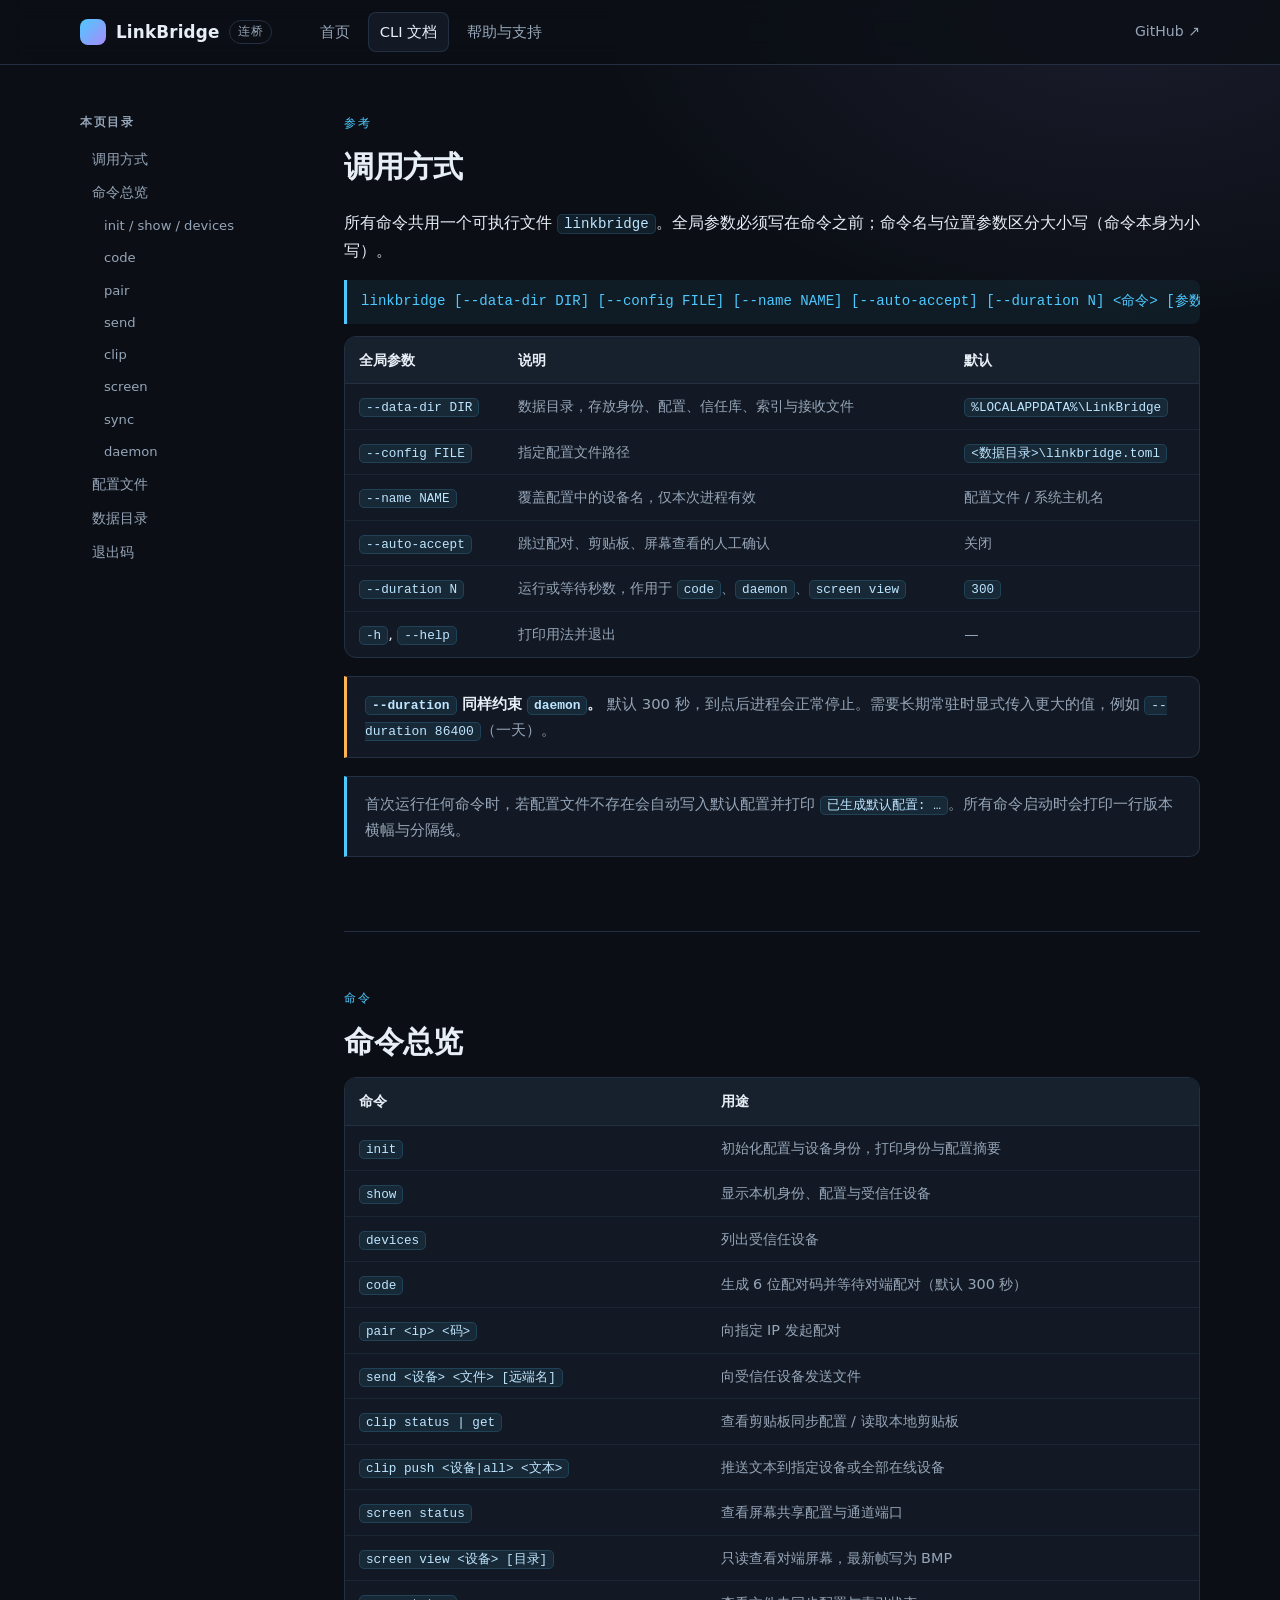
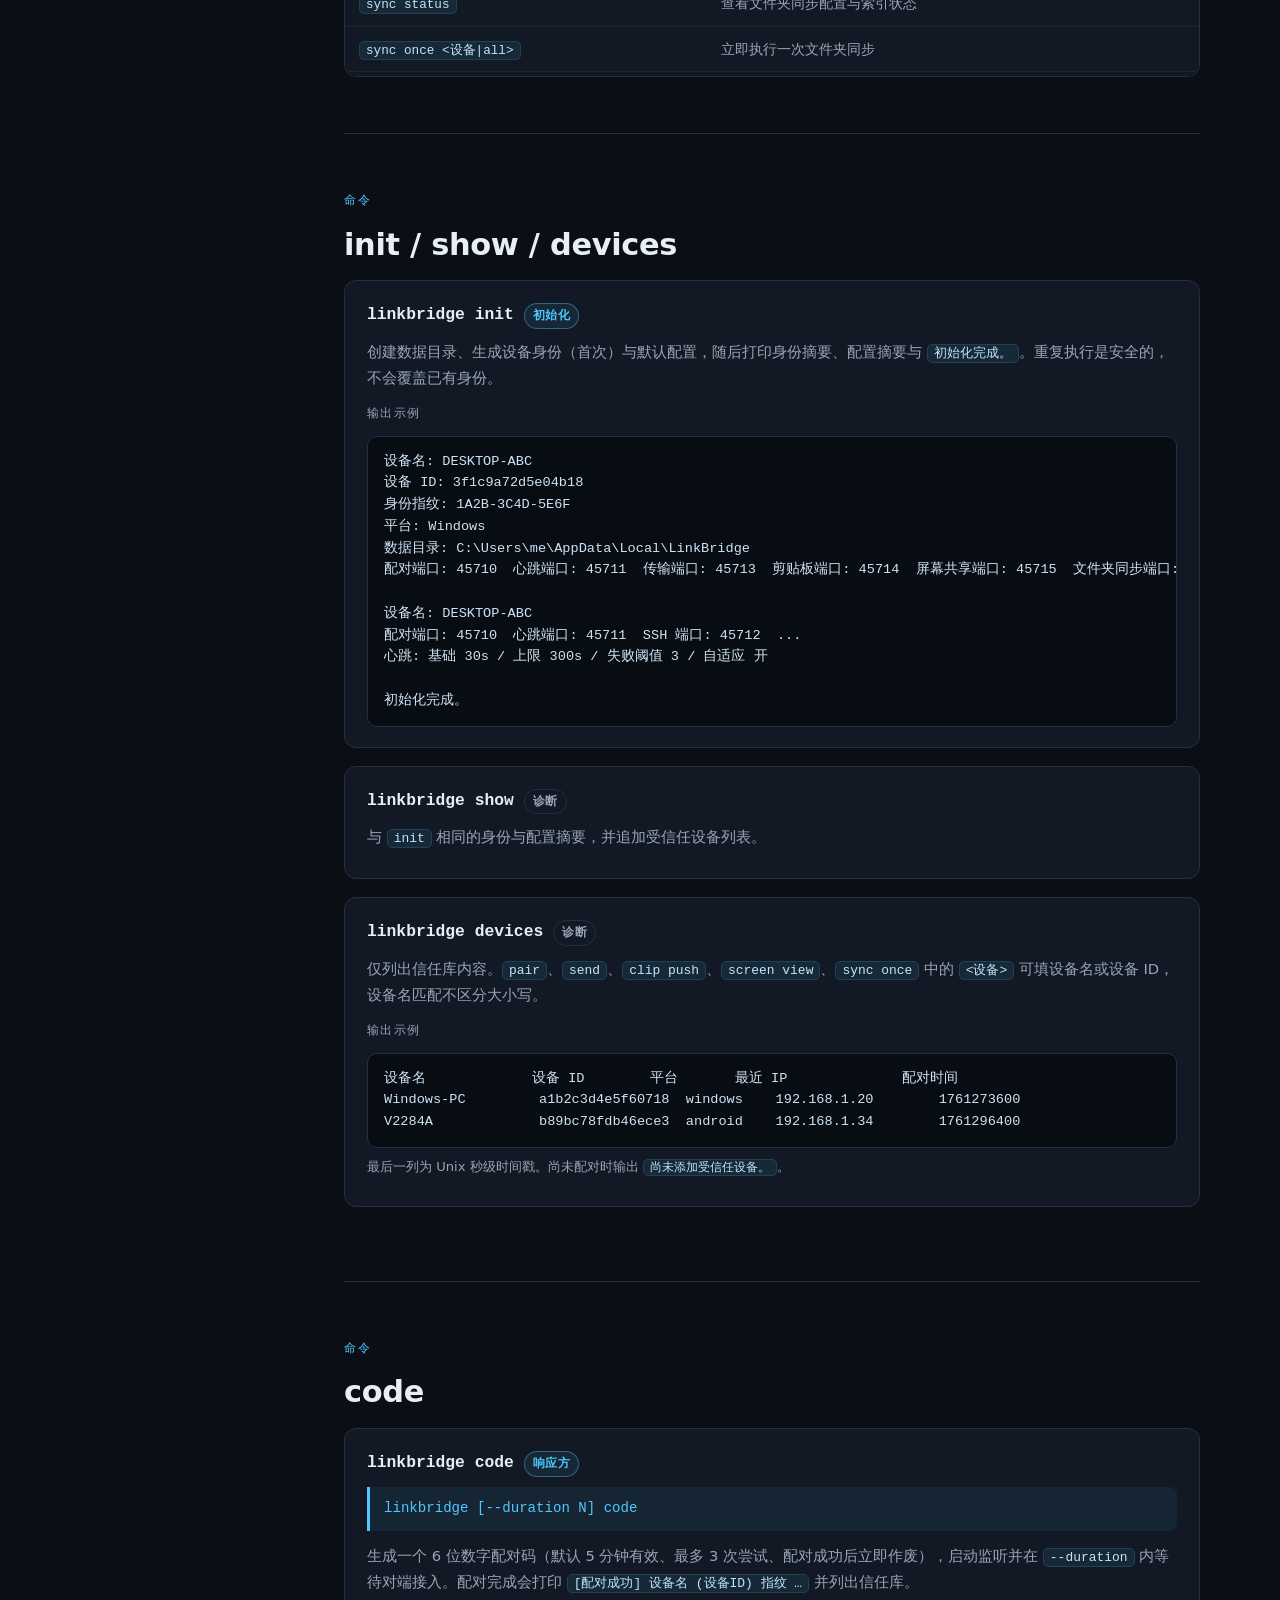
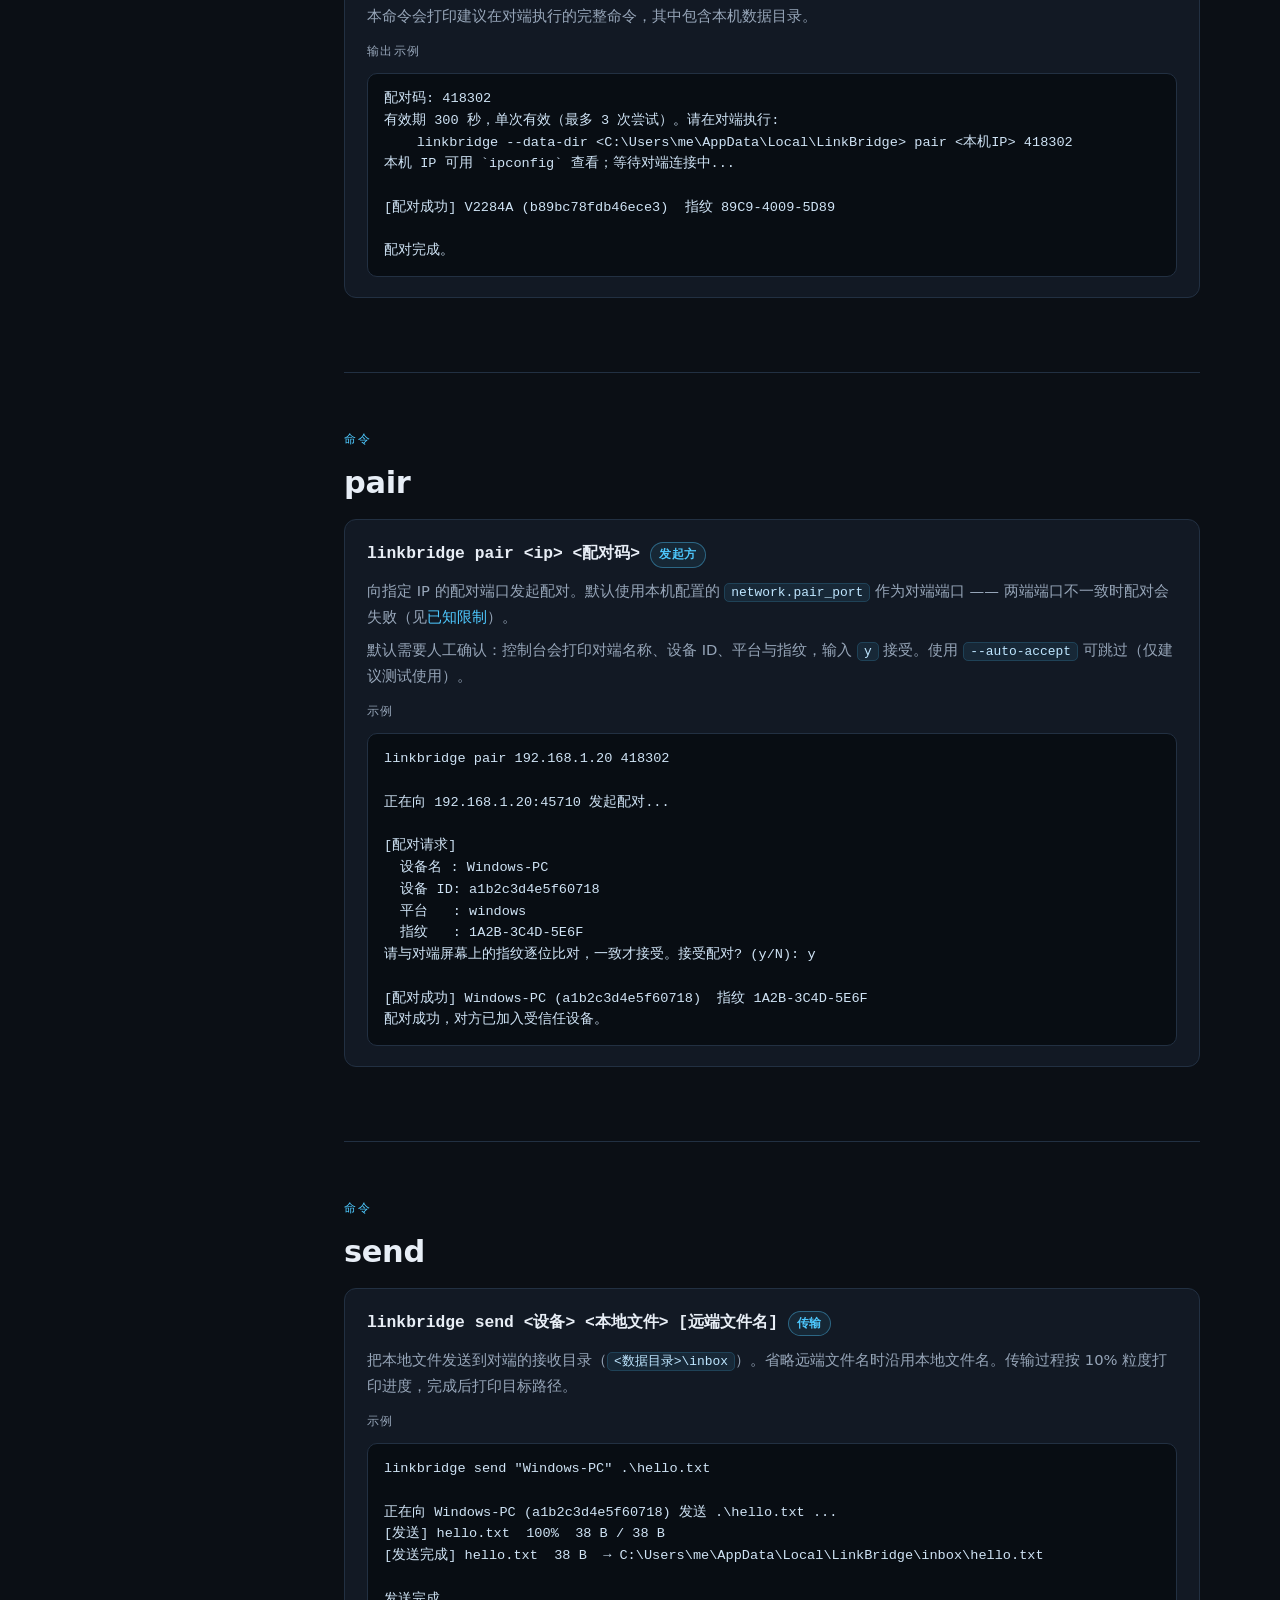
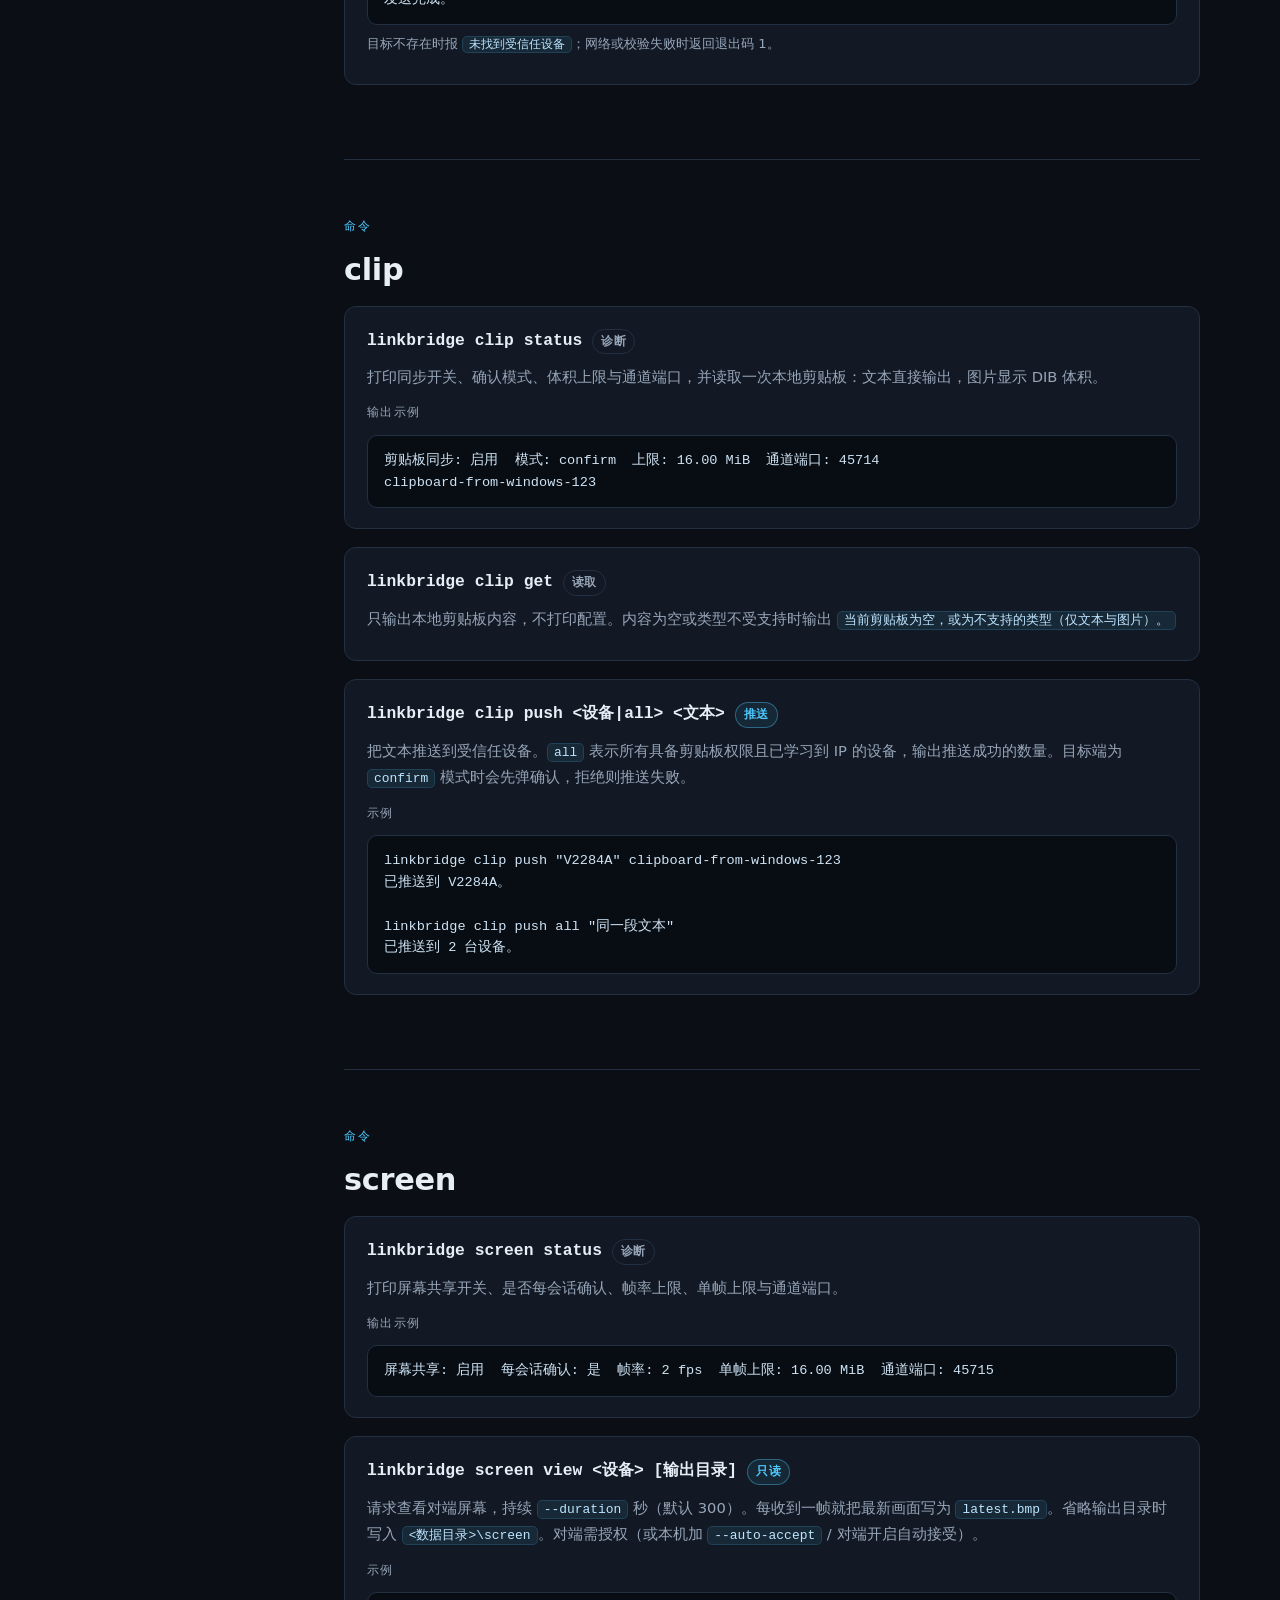
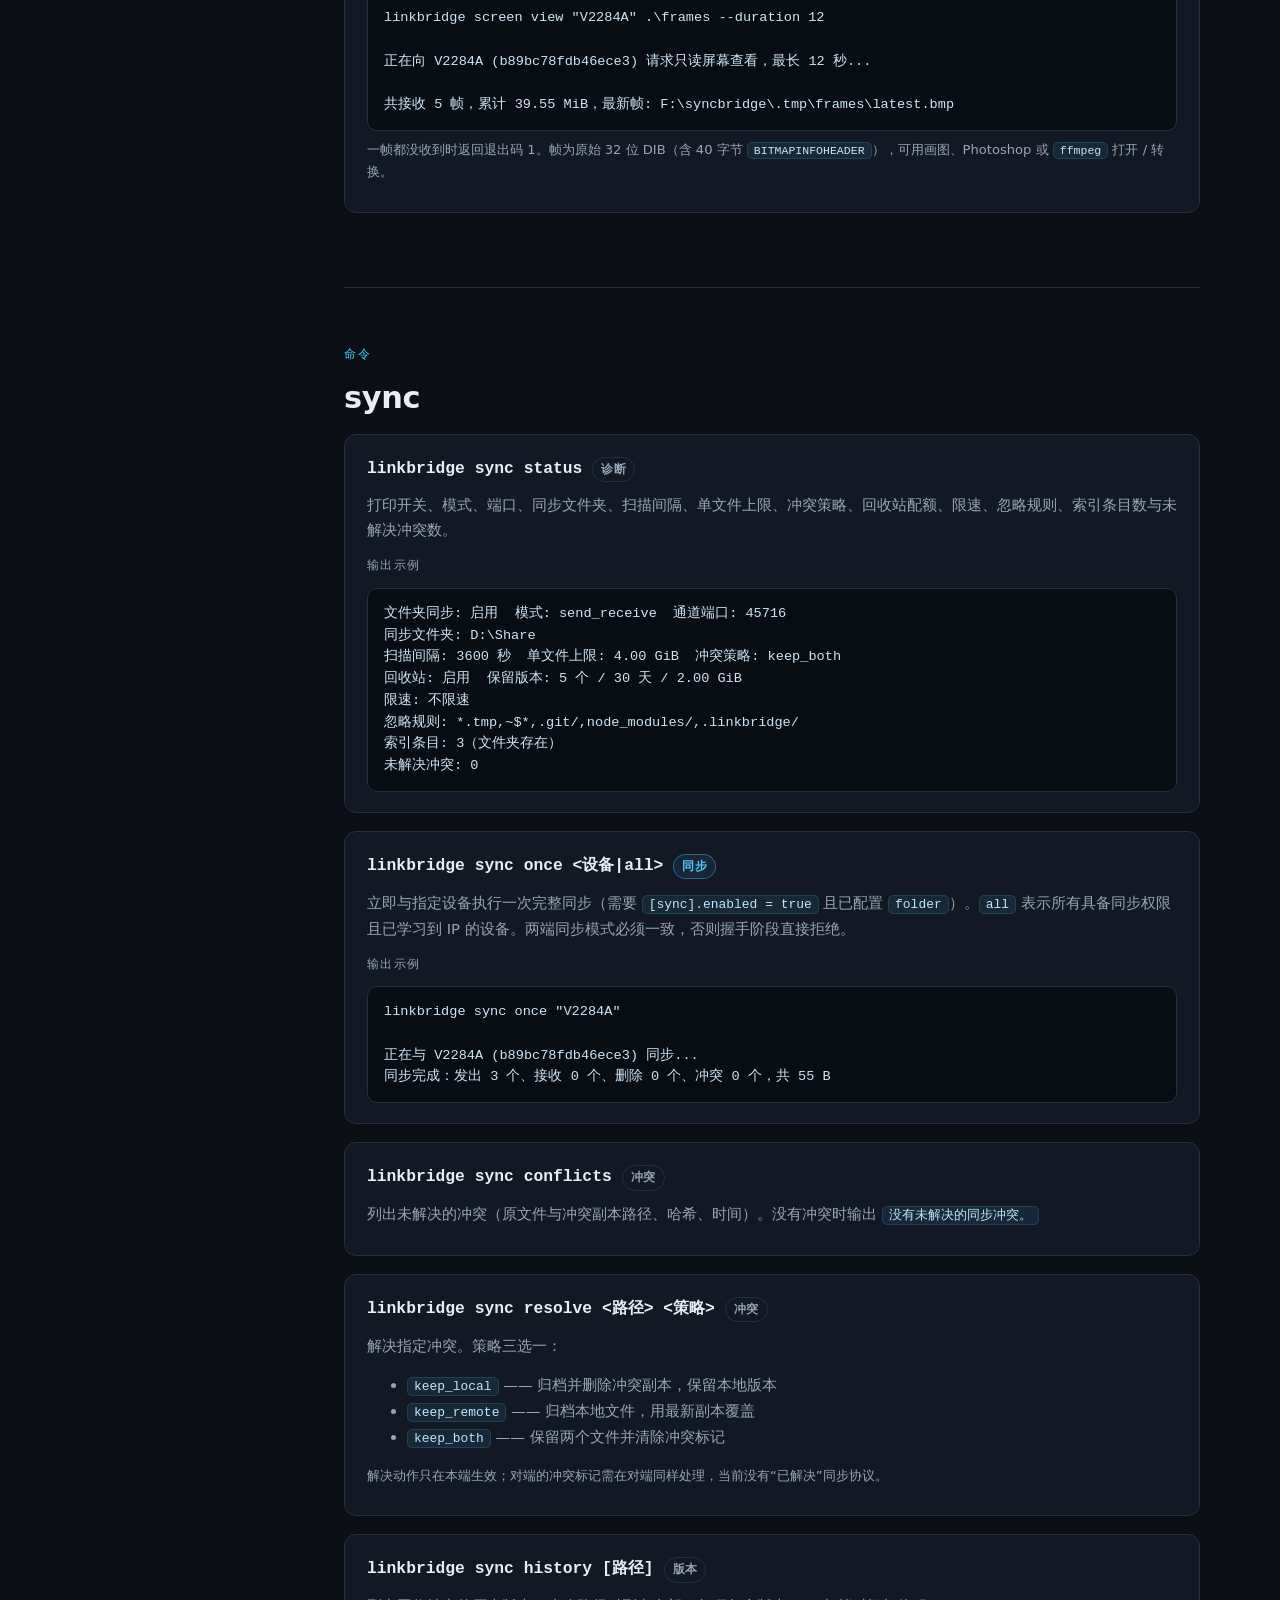
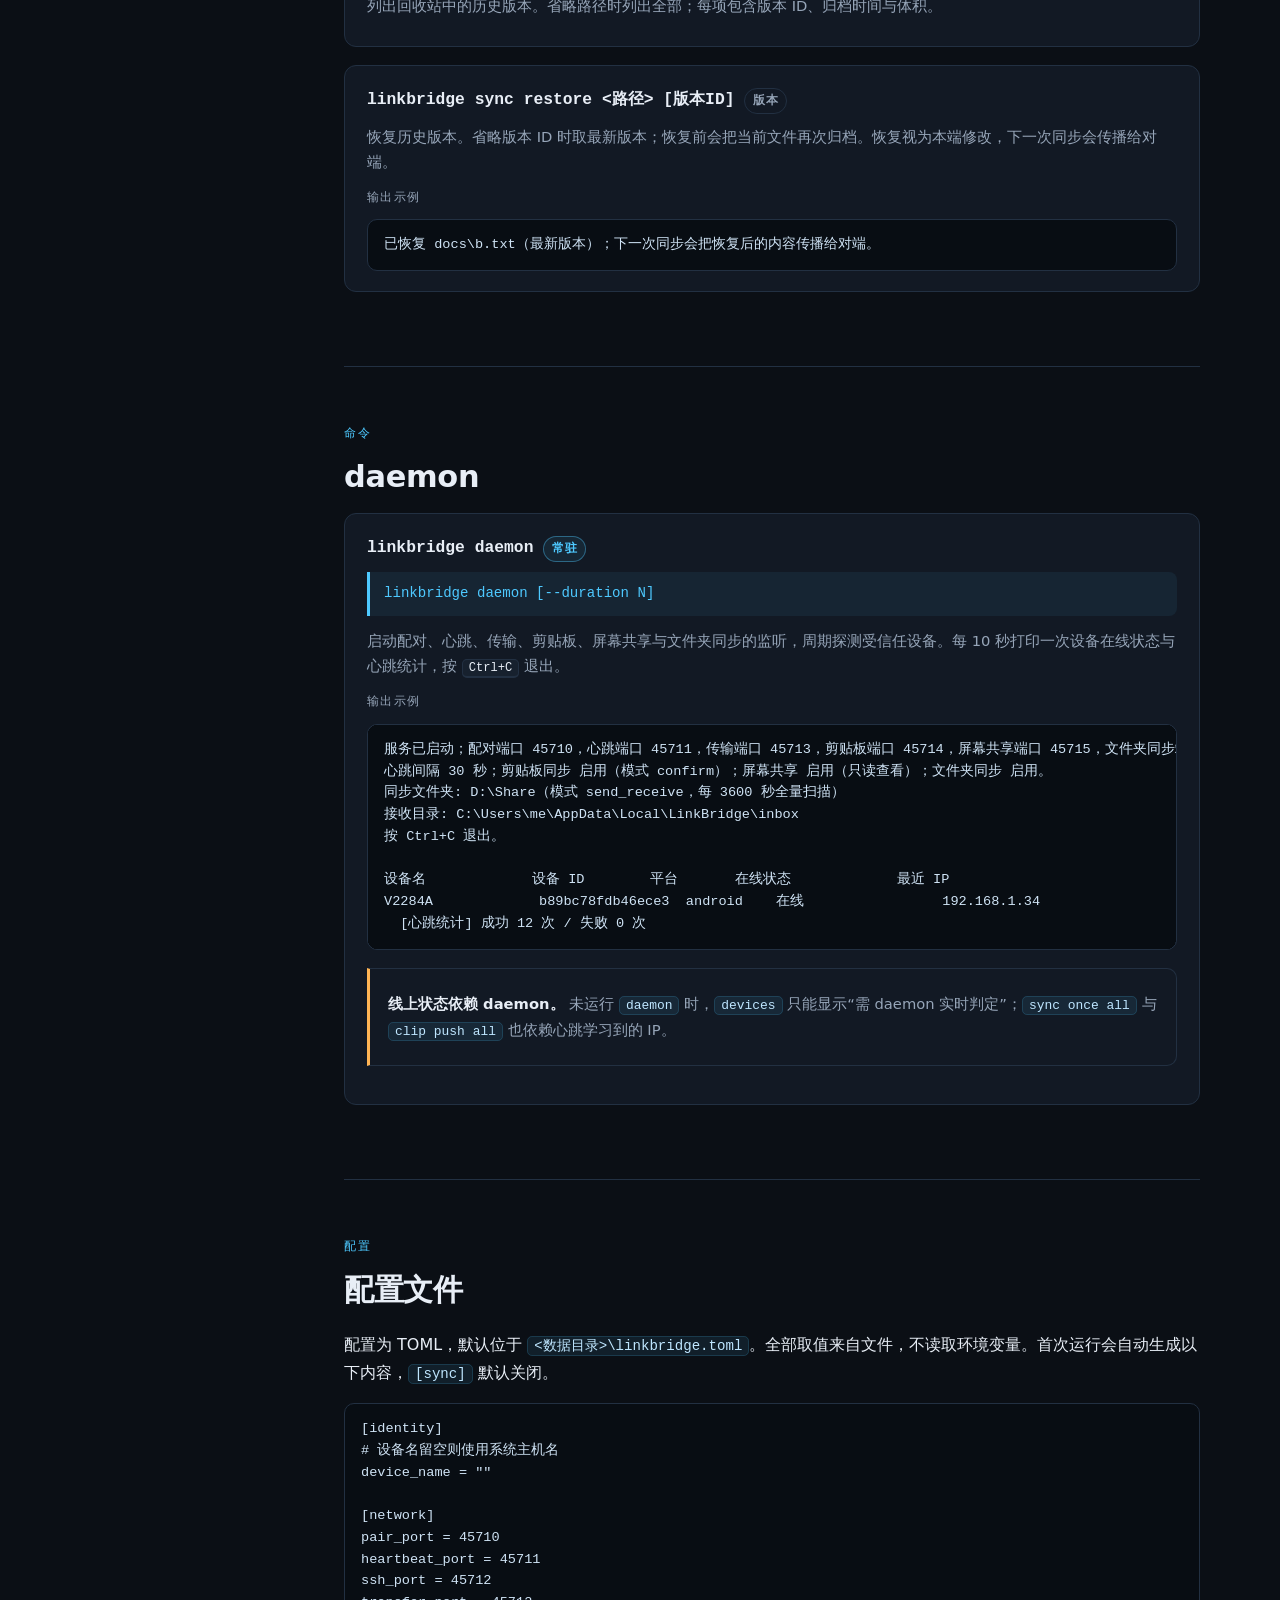
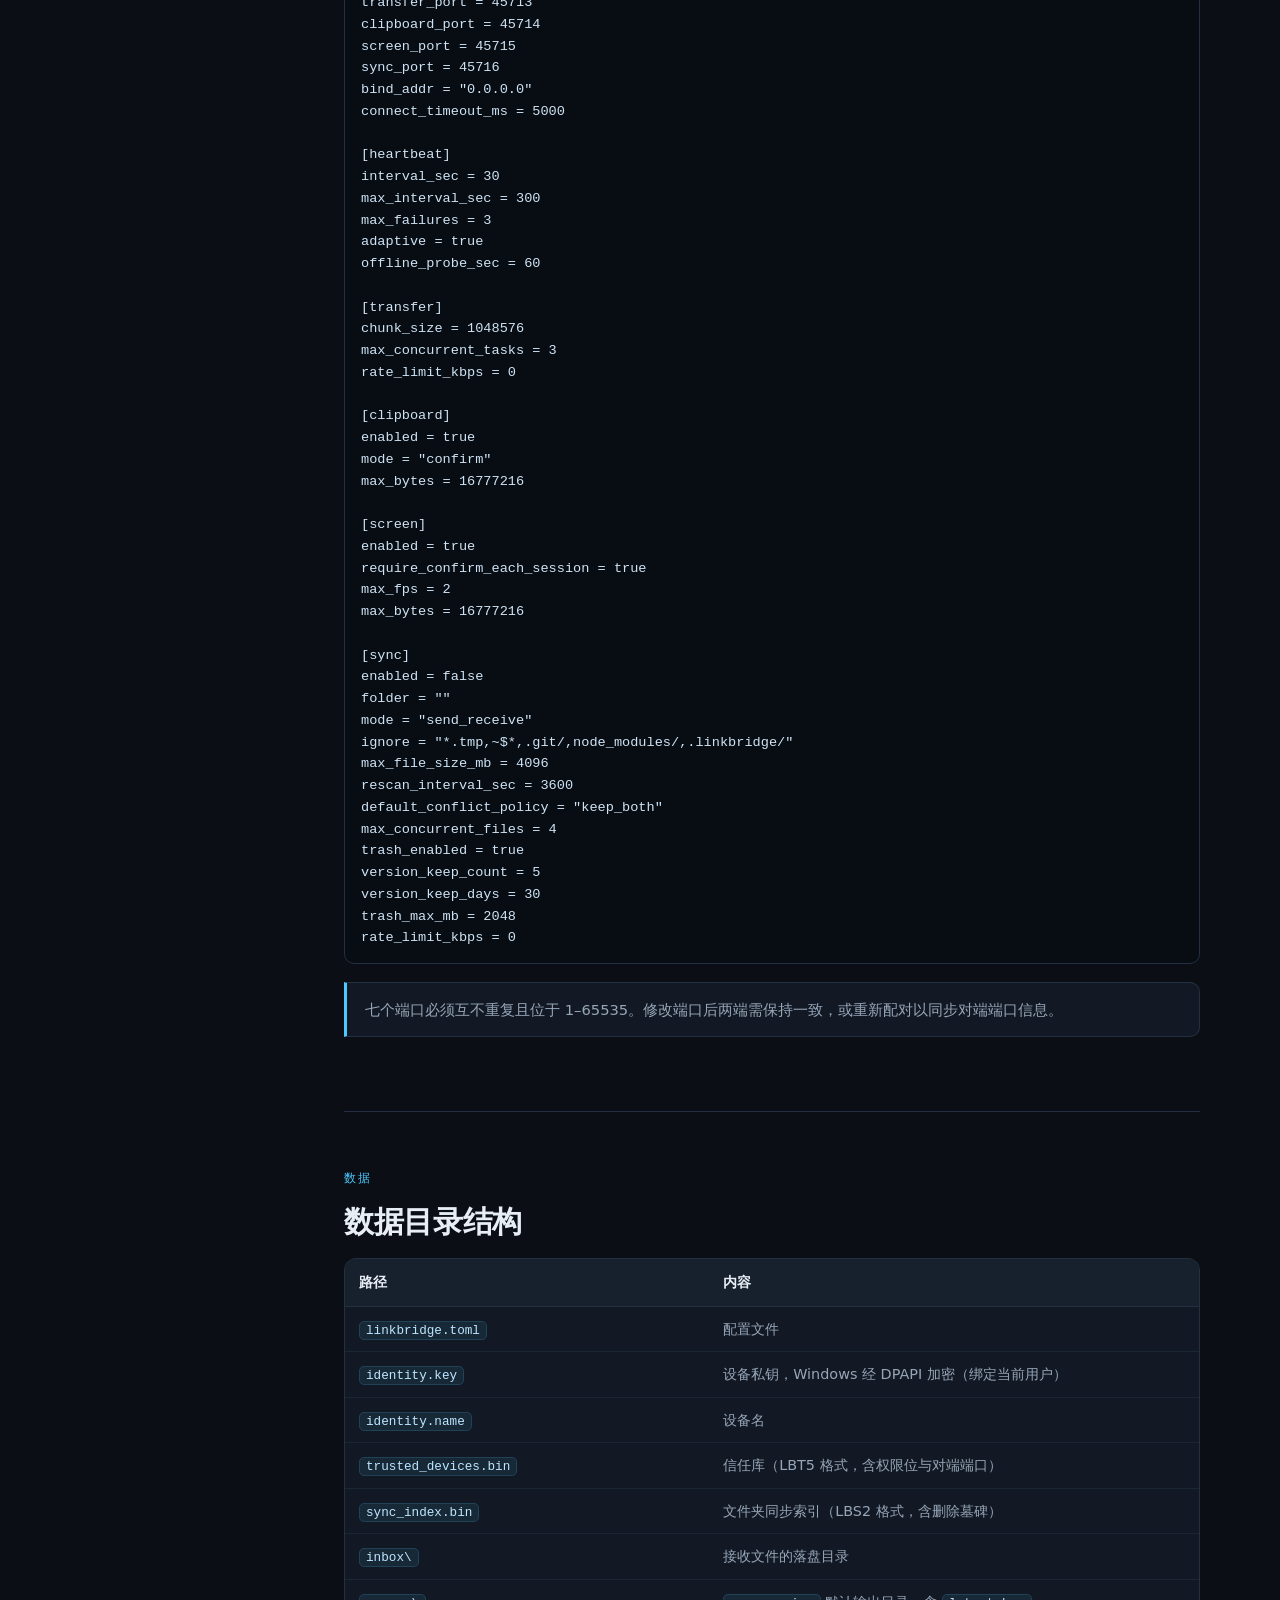
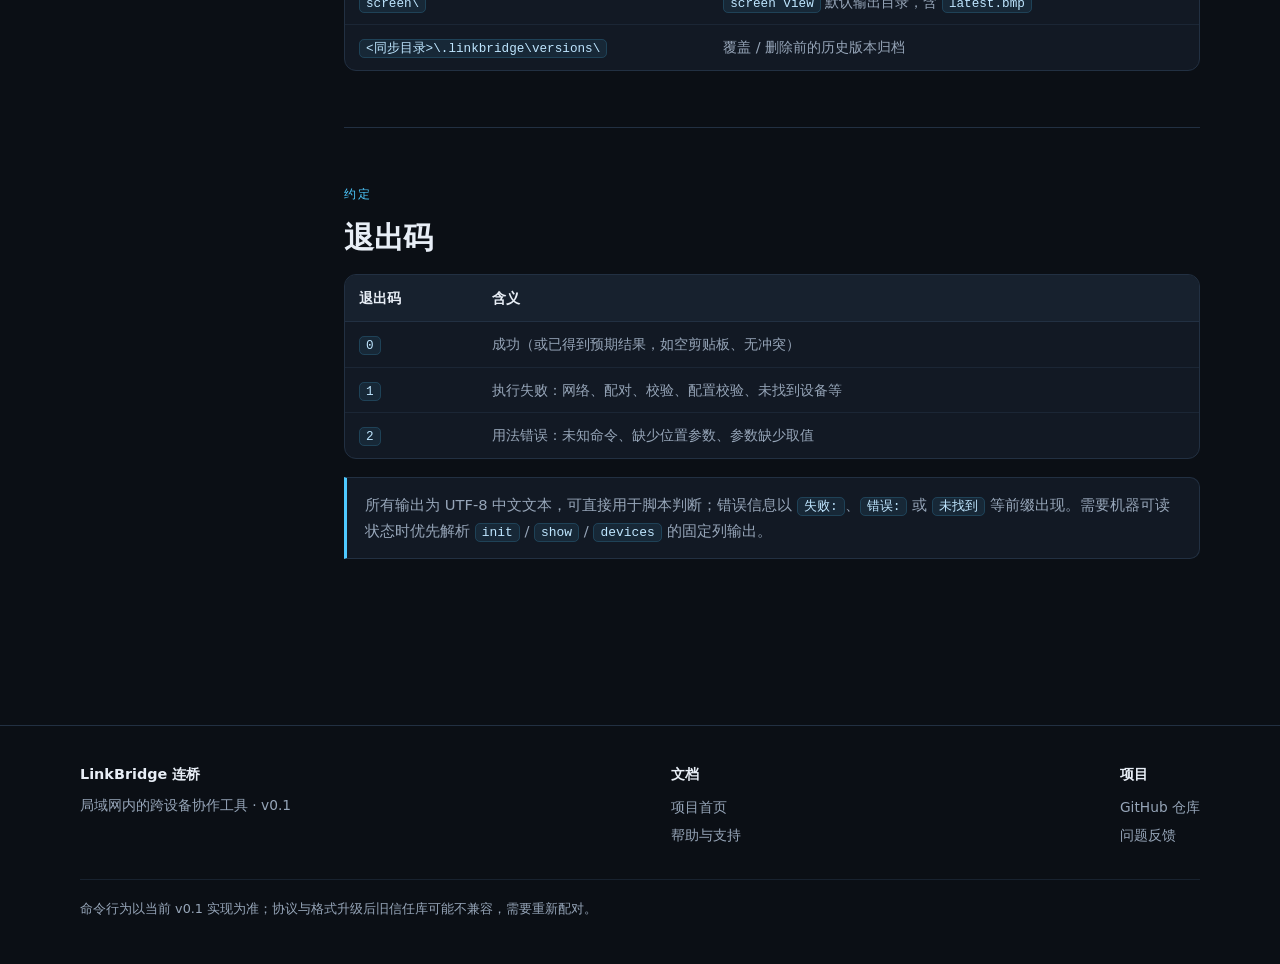
==== docs/clidoc.html @ b89f63cf "新增项目文档站点（首页/CLI/帮助）并配置 pages 自定义域名" ====
<!-- Generated by Trae Work -->
<!DOCTYPE html>
<html lang="zh-CN">
<head>
<meta charset="UTF-8">
<meta name="viewport" content="width=device-width, initial-scale=1">
<title>CLI 命令参考 — LinkBridge</title>
<meta name="description" content="LinkBridge 控制台命令参考：全局参数、init / code / pair / send / clip / screen / sync / daemon 各命令用法、配置文件默认值与数据目录结构。">
<link rel="stylesheet" href="style.css">
</head>
<body>

<header class="site-header">
  <div class="wrap">
    <a class="brand" href="index.html"><span class="brand-mark"></span>LinkBridge <small>连桥</small></a>
    <nav class="nav">
      <a href="index.html">首页</a>
      <a href="clidoc.html" class="active" aria-current="page">CLI 文档</a>
      <a href="support.html">帮助与支持</a>
    </nav>
    <div class="header-right">
      <a href="https://github.com/dxx114514-stack/linkbridge" target="_blank" rel="noopener">GitHub ↗</a>
    </div>
  </div>
</header>

<div class="wrap doc-layout">
  <aside class="doc-nav">
    <h4>本页目录</h4>
    <a href="#usage">调用方式</a>
    <a href="#commands">命令总览</a>
    <a class="sub" href="#init">init / show / devices</a>
    <a class="sub" href="#code">code</a>
    <a class="sub" href="#pair">pair</a>
    <a class="sub" href="#send">send</a>
    <a class="sub" href="#clip">clip</a>
    <a class="sub" href="#screen">screen</a>
    <a class="sub" href="#sync">sync</a>
    <a class="sub" href="#daemon">daemon</a>
    <a href="#config">配置文件</a>
    <a href="#data">数据目录</a>
    <a href="#exit">退出码</a>
  </aside>

  <main class="doc-body">

    <!-- ========== 调用方式 ========== -->
    <section class="section" id="usage">
      <div class="kicker">参考</div>
      <h2>调用方式</h2>
      <p>所有命令共用一个可执行文件 <code>linkbridge</code>。全局参数必须写在命令之前；命令名与位置参数区分大小写（命令本身为小写）。</p>

      <div class="syntax">linkbridge [--data-dir DIR] [--config FILE] [--name NAME] [--auto-accept] [--duration N] &lt;命令&gt; [参数...]</div>

      <div class="table-wrap">
        <table>
          <thead><tr><th>全局参数</th><th>说明</th><th>默认</th></tr></thead>
          <tbody>
            <tr><td><code>--data-dir DIR</code></td><td>数据目录，存放身份、配置、信任库、索引与接收文件</td><td><code>%LOCALAPPDATA%\LinkBridge</code></td></tr>
            <tr><td><code>--config FILE</code></td><td>指定配置文件路径</td><td><code>&lt;数据目录&gt;\linkbridge.toml</code></td></tr>
            <tr><td><code>--name NAME</code></td><td>覆盖配置中的设备名，仅本次进程有效</td><td>配置文件 / 系统主机名</td></tr>
            <tr><td><code>--auto-accept</code></td><td>跳过配对、剪贴板、屏幕查看的人工确认</td><td>关闭</td></tr>
            <tr><td><code>--duration N</code></td><td>运行或等待秒数，作用于 <code>code</code>、<code>daemon</code>、<code>screen view</code></td><td><code>300</code></td></tr>
            <tr><td><code>-h</code>, <code>--help</code></td><td>打印用法并退出</td><td>—</td></tr>
          </tbody>
        </table>
      </div>

      <div class="callout warn">
        <p><strong><code>--duration</code> 同样约束 <code>daemon</code>。</strong> 默认 300 秒，到点后进程会正常停止。需要长期常驻时显式传入更大的值，例如 <code>--duration 86400</code>（一天）。</p>
      </div>

      <div class="callout">
        <p>首次运行任何命令时，若配置文件不存在会自动写入默认配置并打印 <code>已生成默认配置: …</code>。所有命令启动时会打印一行版本横幅与分隔线。</p>
      </div>
    </section>

    <!-- ========== 命令总览 ========== -->
    <section class="section" id="commands">
      <div class="kicker">命令</div>
      <h2>命令总览</h2>

      <div class="table-wrap">
        <table>
          <thead><tr><th>命令</th><th>用途</th></tr></thead>
          <tbody>
            <tr><td><code>init</code></td><td>初始化配置与设备身份，打印身份与配置摘要</td></tr>
            <tr><td><code>show</code></td><td>显示本机身份、配置与受信任设备</td></tr>
            <tr><td><code>devices</code></td><td>列出受信任设备</td></tr>
            <tr><td><code>code</code></td><td>生成 6 位配对码并等待对端配对（默认 300 秒）</td></tr>
            <tr><td><code>pair &lt;ip&gt; &lt;码&gt;</code></td><td>向指定 IP 发起配对</td></tr>
            <tr><td><code>send &lt;设备&gt; &lt;文件&gt; [远端名]</code></td><td>向受信任设备发送文件</td></tr>
            <tr><td><code>clip status | get</code></td><td>查看剪贴板同步配置 / 读取本地剪贴板</td></tr>
            <tr><td><code>clip push &lt;设备|all&gt; &lt;文本&gt;</code></td><td>推送文本到指定设备或全部在线设备</td></tr>
            <tr><td><code>screen status</code></td><td>查看屏幕共享配置与通道端口</td></tr>
            <tr><td><code>screen view &lt;设备&gt; [目录]</code></td><td>只读查看对端屏幕，最新帧写为 BMP</td></tr>
            <tr><td><code>sync status</code></td><td>查看文件夹同步配置与索引状态</td></tr>
            <tr><td><code>sync once &lt;设备|all&gt;</code></td><td>立即执行一次文件夹同步</td></tr>
            <tr><td><code>sync conflicts</code></td><td>列出未解决的冲突</td></tr>
            <tr><td><code>sync resolve &lt;路径&gt; &lt;策略&gt;</code></td><td>解决指定冲突</td></tr>
            <tr><td><code>sync history [路径]</code></td><td>列出回收站中的历史版本</td></tr>
            <tr><td><code>sync restore &lt;路径&gt; [版本ID]</code></td><td>恢复历史版本</td></tr>
            <tr><td><code>daemon</code></td><td>启动全部监听、心跳与后台服务并持续运行</td></tr>
          </tbody>
        </table>
      </div>
    </section>

    <!-- ========== init / show / devices ========== -->
    <section class="section" id="init">
      <div class="kicker">命令</div>
      <h2>init / show / devices</h2>

      <div class="cmd">
        <div class="cmd-head"><h3>linkbridge init</h3><span class="badge accent">初始化</span></div>
        <p>创建数据目录、生成设备身份（首次）与默认配置，随后打印身份摘要、配置摘要与 <code>初始化完成。</code>。重复执行是安全的，不会覆盖已有身份。</p>
        <div class="label">输出示例</div>
        <pre><code>设备名: DESKTOP-ABC
设备 ID: 3f1c9a72d5e04b18
身份指纹: 1A2B-3C4D-5E6F
平台: Windows
数据目录: C:\Users\me\AppData\Local\LinkBridge
配对端口: 45710  心跳端口: 45711  传输端口: 45713  剪贴板端口: 45714  屏幕共享端口: 45715  文件夹同步端口: 45716

设备名: DESKTOP-ABC
配对端口: 45710  心跳端口: 45711  SSH 端口: 45712  ...
心跳: 基础 30s / 上限 300s / 失败阈值 3 / 自适应 开

初始化完成。</code></pre>
      </div>

      <div class="cmd">
        <div class="cmd-head"><h3>linkbridge show</h3><span class="badge">诊断</span></div>
        <p>与 <code>init</code> 相同的身份与配置摘要，并追加受信任设备列表。</p>
      </div>

      <div class="cmd">
        <div class="cmd-head"><h3>linkbridge devices</h3><span class="badge">诊断</span></div>
        <p>仅列出信任库内容。<code>pair</code>、<code>send</code>、<code>clip push</code>、<code>screen view</code>、<code>sync once</code> 中的 <code>&lt;设备&gt;</code> 可填设备名或设备 ID，设备名匹配不区分大小写。</p>
        <div class="label">输出示例</div>
        <pre><code>设备名             设备 ID        平台       最近 IP              配对时间
Windows-PC         a1b2c3d4e5f60718  windows    192.168.1.20        1761273600
V2284A             b89bc78fdb46ece3  android    192.168.1.34        1761296400</code></pre>
        <p style="font-size:.82rem;">最后一列为 Unix 秒级时间戳。尚未配对时输出 <code>尚未添加受信任设备。</code>。</p>
      </div>
    </section>

    <!-- ========== code ========== -->
    <section class="section" id="code">
      <div class="kicker">命令</div>
      <h2>code</h2>

      <div class="cmd">
        <div class="cmd-head"><h3>linkbridge code</h3><span class="badge accent">响应方</span></div>
        <div class="syntax">linkbridge [--duration N] code</div>
        <p>生成一个 6 位数字配对码（默认 5 分钟有效、最多 3 次尝试、配对成功后立即作废），启动监听并在 <code>--duration</code> 内等待对端接入。配对完成会打印 <code>[配对成功] 设备名 (设备ID) 指纹 …</code> 并列出信任库。</p>
        <p>本命令会打印建议在对端执行的完整命令，其中包含本机数据目录。</p>
        <div class="label">输出示例</div>
        <pre><code>配对码: 418302
有效期 300 秒，单次有效（最多 3 次尝试）。请在对端执行:
    linkbridge --data-dir &lt;C:\Users\me\AppData\Local\LinkBridge&gt; pair &lt;本机IP&gt; 418302
本机 IP 可用 `ipconfig` 查看；等待对端连接中...

[配对成功] V2284A (b89bc78fdb46ece3)  指纹 89C9-4009-5D89

配对完成。</code></pre>
      </div>
    </section>

    <!-- ========== pair ========== -->
    <section class="section" id="pair">
      <div class="kicker">命令</div>
      <h2>pair</h2>

      <div class="cmd">
        <div class="cmd-head"><h3>linkbridge pair &lt;ip&gt; &lt;配对码&gt;</h3><span class="badge accent">发起方</span></div>
        <p>向指定 IP 的配对端口发起配对。默认使用本机配置的 <code>network.pair_port</code> 作为对端端口 —— 两端端口不一致时配对会失败（见<a href="support.html#limits">已知限制</a>）。</p>
        <p>默认需要人工确认：控制台会打印对端名称、设备 ID、平台与指纹，输入 <code>y</code> 接受。使用 <code>--auto-accept</code> 可跳过（仅建议测试使用）。</p>
        <div class="label">示例</div>
        <pre><code>linkbridge pair 192.168.1.20 418302

正在向 192.168.1.20:45710 发起配对...

[配对请求]
  设备名 : Windows-PC
  设备 ID: a1b2c3d4e5f60718
  平台   : windows
  指纹   : 1A2B-3C4D-5E6F
请与对端屏幕上的指纹逐位比对，一致才接受。接受配对? (y/N): y

[配对成功] Windows-PC (a1b2c3d4e5f60718)  指纹 1A2B-3C4D-5E6F
配对成功，对方已加入受信任设备。</code></pre>
      </div>
    </section>

    <!-- ========== send ========== -->
    <section class="section" id="send">
      <div class="kicker">命令</div>
      <h2>send</h2>

      <div class="cmd">
        <div class="cmd-head"><h3>linkbridge send &lt;设备&gt; &lt;本地文件&gt; [远端文件名]</h3><span class="badge accent">传输</span></div>
        <p>把本地文件发送到对端的接收目录（<code>&lt;数据目录&gt;\inbox</code>）。省略远端文件名时沿用本地文件名。传输过程按 10% 粒度打印进度，完成后打印目标路径。</p>
        <div class="label">示例</div>
        <pre><code>linkbridge send "Windows-PC" .\hello.txt

正在向 Windows-PC (a1b2c3d4e5f60718) 发送 .\hello.txt ...
[发送] hello.txt  100%  38 B / 38 B
[发送完成] hello.txt  38 B  → C:\Users\me\AppData\Local\LinkBridge\inbox\hello.txt

发送完成。</code></pre>
        <p style="font-size:.82rem;">目标不存在时报 <code>未找到受信任设备</code>；网络或校验失败时返回退出码 1。</p>
      </div>
    </section>

    <!-- ========== clip ========== -->
    <section class="section" id="clip">
      <div class="kicker">命令</div>
      <h2>clip</h2>

      <div class="cmd">
        <div class="cmd-head"><h3>linkbridge clip status</h3><span class="badge">诊断</span></div>
        <p>打印同步开关、确认模式、体积上限与通道端口，并读取一次本地剪贴板：文本直接输出，图片显示 DIB 体积。</p>
        <div class="label">输出示例</div>
        <pre><code>剪贴板同步: 启用  模式: confirm  上限: 16.00 MiB  通道端口: 45714
clipboard-from-windows-123</code></pre>
      </div>

      <div class="cmd">
        <div class="cmd-head"><h3>linkbridge clip get</h3><span class="badge">读取</span></div>
        <p>只输出本地剪贴板内容，不打印配置。内容为空或类型不受支持时输出 <code>当前剪贴板为空，或为不支持的类型（仅文本与图片）。</code></p>
      </div>

      <div class="cmd">
        <div class="cmd-head"><h3>linkbridge clip push &lt;设备|all&gt; &lt;文本&gt;</h3><span class="badge accent">推送</span></div>
        <p>把文本推送到受信任设备。<code>all</code> 表示所有具备剪贴板权限且已学习到 IP 的设备，输出推送成功的数量。目标端为 <code>confirm</code> 模式时会先弹确认，拒绝则推送失败。</p>
        <div class="label">示例</div>
        <pre><code>linkbridge clip push "V2284A" clipboard-from-windows-123
已推送到 V2284A。

linkbridge clip push all "同一段文本"
已推送到 2 台设备。</code></pre>
      </div>
    </section>

    <!-- ========== screen ========== -->
    <section class="section" id="screen">
      <div class="kicker">命令</div>
      <h2>screen</h2>

      <div class="cmd">
        <div class="cmd-head"><h3>linkbridge screen status</h3><span class="badge">诊断</span></div>
        <p>打印屏幕共享开关、是否每会话确认、帧率上限、单帧上限与通道端口。</p>
        <div class="label">输出示例</div>
        <pre><code>屏幕共享: 启用  每会话确认: 是  帧率: 2 fps  单帧上限: 16.00 MiB  通道端口: 45715</code></pre>
      </div>

      <div class="cmd">
        <div class="cmd-head"><h3>linkbridge screen view &lt;设备&gt; [输出目录]</h3><span class="badge accent">只读</span></div>
        <p>请求查看对端屏幕，持续 <code>--duration</code> 秒（默认 300）。每收到一帧就把最新画面写为 <code>latest.bmp</code>。省略输出目录时写入 <code>&lt;数据目录&gt;\screen</code>。对端需授权（或本机加 <code>--auto-accept</code> / 对端开启自动接受）。</p>
        <div class="label">示例</div>
        <pre><code>linkbridge screen view "V2284A" .\frames --duration 12

正在向 V2284A (b89bc78fdb46ece3) 请求只读屏幕查看，最长 12 秒...

共接收 5 帧，累计 39.55 MiB，最新帧: F:\syncbridge\.tmp\frames\latest.bmp</code></pre>
        <p style="font-size:.82rem;">一帧都没收到时返回退出码 1。帧为原始 32 位 DIB（含 40 字节 <code>BITMAPINFOHEADER</code>），可用画图、Photoshop 或 <code>ffmpeg</code> 打开 / 转换。</p>
      </div>
    </section>

    <!-- ========== sync ========== -->
    <section class="section" id="sync">
      <div class="kicker">命令</div>
      <h2>sync</h2>

      <div class="cmd">
        <div class="cmd-head"><h3>linkbridge sync status</h3><span class="badge">诊断</span></div>
        <p>打印开关、模式、端口、同步文件夹、扫描间隔、单文件上限、冲突策略、回收站配额、限速、忽略规则、索引条目数与未解决冲突数。</p>
        <div class="label">输出示例</div>
        <pre><code>文件夹同步: 启用  模式: send_receive  通道端口: 45716
同步文件夹: D:\Share
扫描间隔: 3600 秒  单文件上限: 4.00 GiB  冲突策略: keep_both
回收站: 启用  保留版本: 5 个 / 30 天 / 2.00 GiB
限速: 不限速
忽略规则: *.tmp,~$*,.git/,node_modules/,.linkbridge/
索引条目: 3（文件夹存在）
未解决冲突: 0</code></pre>
      </div>

      <div class="cmd">
        <div class="cmd-head"><h3>linkbridge sync once &lt;设备|all&gt;</h3><span class="badge accent">同步</span></div>
        <p>立即与指定设备执行一次完整同步（需要 <code>[sync].enabled = true</code> 且已配置 <code>folder</code>）。<code>all</code> 表示所有具备同步权限且已学习到 IP 的设备。两端同步模式必须一致，否则握手阶段直接拒绝。</p>
        <div class="label">输出示例</div>
        <pre><code>linkbridge sync once "V2284A"

正在与 V2284A (b89bc78fdb46ece3) 同步...
同步完成：发出 3 个、接收 0 个、删除 0 个、冲突 0 个，共 55 B</code></pre>
      </div>

      <div class="cmd">
        <div class="cmd-head"><h3>linkbridge sync conflicts</h3><span class="badge">冲突</span></div>
        <p>列出未解决的冲突（原文件与冲突副本路径、哈希、时间）。没有冲突时输出 <code>没有未解决的同步冲突。</code></p>
      </div>

      <div class="cmd">
        <div class="cmd-head"><h3>linkbridge sync resolve &lt;路径&gt; &lt;策略&gt;</h3><span class="badge">冲突</span></div>
        <p>解决指定冲突。策略三选一：</p>
        <ul style="color: var(--muted); font-size: .92rem;">
          <li><code>keep_local</code> —— 归档并删除冲突副本，保留本地版本</li>
          <li><code>keep_remote</code> —— 归档本地文件，用最新副本覆盖</li>
          <li><code>keep_both</code> —— 保留两个文件并清除冲突标记</li>
        </ul>
        <p style="font-size:.82rem;">解决动作只在本端生效；对端的冲突标记需在对端同样处理，当前没有“已解决”同步协议。</p>
      </div>

      <div class="cmd">
        <div class="cmd-head"><h3>linkbridge sync history [路径]</h3><span class="badge">版本</span></div>
        <p>列出回收站中的历史版本。省略路径时列出全部；每项包含版本 ID、归档时间与体积。</p>
      </div>

      <div class="cmd">
        <div class="cmd-head"><h3>linkbridge sync restore &lt;路径&gt; [版本ID]</h3><span class="badge">版本</span></div>
        <p>恢复历史版本。省略版本 ID 时取最新版本；恢复前会把当前文件再次归档。恢复视为本端修改，下一次同步会传播给对端。</p>
        <div class="label">输出示例</div>
        <pre><code>已恢复 docs\b.txt（最新版本）；下一次同步会把恢复后的内容传播给对端。</code></pre>
      </div>
    </section>

    <!-- ========== daemon ========== -->
    <section class="section" id="daemon">
      <div class="kicker">命令</div>
      <h2>daemon</h2>

      <div class="cmd">
        <div class="cmd-head"><h3>linkbridge daemon</h3><span class="badge accent">常驻</span></div>
        <div class="syntax">linkbridge daemon [--duration N]</div>
        <p>启动配对、心跳、传输、剪贴板、屏幕共享与文件夹同步的监听，周期探测受信任设备。每 10 秒打印一次设备在线状态与心跳统计，按 <kbd>Ctrl+C</kbd> 退出。</p>
        <div class="label">输出示例</div>
        <pre><code>服务已启动；配对端口 45710，心跳端口 45711，传输端口 45713，剪贴板端口 45714，屏幕共享端口 45715，文件夹同步端口 45716。
心跳间隔 30 秒；剪贴板同步 启用（模式 confirm）；屏幕共享 启用（只读查看）；文件夹同步 启用。
同步文件夹: D:\Share（模式 send_receive，每 3600 秒全量扫描）
接收目录: C:\Users\me\AppData\Local\LinkBridge\inbox
按 Ctrl+C 退出。

设备名             设备 ID        平台       在线状态             最近 IP
V2284A             b89bc78fdb46ece3  android    在线                 192.168.1.34
  [心跳统计] 成功 12 次 / 失败 0 次</code></pre>
        <div class="callout warn">
          <p><strong>线上状态依赖 daemon。</strong> 未运行 <code>daemon</code> 时，<code>devices</code> 只能显示“需 daemon 实时判定”；<code>sync once all</code> 与 <code>clip push all</code> 也依赖心跳学习到的 IP。</p>
        </div>
      </div>
    </section>

    <!-- ========== 配置文件 ========== -->
    <section class="section" id="config">
      <div class="kicker">配置</div>
      <h2>配置文件</h2>
      <p>配置为 TOML，默认位于 <code>&lt;数据目录&gt;\linkbridge.toml</code>。全部取值来自文件，不读取环境变量。首次运行会自动生成以下内容，<code>[sync]</code> 默认关闭。</p>

      <pre><code>[identity]
# 设备名留空则使用系统主机名
device_name = ""

[network]
pair_port = 45710
heartbeat_port = 45711
ssh_port = 45712
transfer_port = 45713
clipboard_port = 45714
screen_port = 45715
sync_port = 45716
bind_addr = "0.0.0.0"
connect_timeout_ms = 5000

[heartbeat]
interval_sec = 30
max_interval_sec = 300
max_failures = 3
adaptive = true
offline_probe_sec = 60

[transfer]
chunk_size = 1048576
max_concurrent_tasks = 3
rate_limit_kbps = 0

[clipboard]
enabled = true
mode = "confirm"
max_bytes = 16777216

[screen]
enabled = true
require_confirm_each_session = true
max_fps = 2
max_bytes = 16777216

[sync]
enabled = false
folder = ""
mode = "send_receive"
ignore = "*.tmp,~$*,.git/,node_modules/,.linkbridge/"
max_file_size_mb = 4096
rescan_interval_sec = 3600
default_conflict_policy = "keep_both"
max_concurrent_files = 4
trash_enabled = true
version_keep_count = 5
version_keep_days = 30
trash_max_mb = 2048
rate_limit_kbps = 0</code></pre>

      <div class="callout">
        <p>七个端口必须互不重复且位于 1–65535。修改端口后两端需保持一致，或重新配对以同步对端端口信息。</p>
      </div>
    </section>

    <!-- ========== 数据目录 ========== -->
    <section class="section" id="data">
      <div class="kicker">数据</div>
      <h2>数据目录结构</h2>

      <div class="table-wrap">
        <table>
          <thead><tr><th>路径</th><th>内容</th></tr></thead>
          <tbody>
            <tr><td><code>linkbridge.toml</code></td><td>配置文件</td></tr>
            <tr><td><code>identity.key</code></td><td>设备私钥，Windows 经 DPAPI 加密（绑定当前用户）</td></tr>
            <tr><td><code>identity.name</code></td><td>设备名</td></tr>
            <tr><td><code>trusted_devices.bin</code></td><td>信任库（LBT5 格式，含权限位与对端端口）</td></tr>
            <tr><td><code>sync_index.bin</code></td><td>文件夹同步索引（LBS2 格式，含删除墓碑）</td></tr>
            <tr><td><code>inbox\</code></td><td>接收文件的落盘目录</td></tr>
            <tr><td><code>screen\</code></td><td><code>screen view</code> 默认输出目录，含 <code>latest.bmp</code></td></tr>
            <tr><td><code>&lt;同步目录&gt;\.linkbridge\versions\</code></td><td>覆盖 / 删除前的历史版本归档</td></tr>
          </tbody>
        </table>
      </div>
    </section>

    <!-- ========== 退出码 ========== -->
    <section class="section" id="exit">
      <div class="kicker">约定</div>
      <h2>退出码</h2>

      <div class="table-wrap">
        <table>
          <thead><tr><th>退出码</th><th>含义</th></tr></thead>
          <tbody>
            <tr><td><code>0</code></td><td>成功（或已得到预期结果，如空剪贴板、无冲突）</td></tr>
            <tr><td><code>1</code></td><td>执行失败：网络、配对、校验、配置校验、未找到设备等</td></tr>
            <tr><td><code>2</code></td><td>用法错误：未知命令、缺少位置参数、参数缺少取值</td></tr>
          </tbody>
        </table>
      </div>

      <div class="callout">
        <p>所有输出为 UTF-8 中文文本，可直接用于脚本判断；错误信息以 <code>失败:</code>、<code>错误:</code> 或 <code>未找到</code> 等前缀出现。需要机器可读状态时优先解析 <code>init</code> / <code>show</code> / <code>devices</code> 的固定列输出。</p>
      </div>
    </section>

  </main>
</div>

<footer class="site-footer">
  <div class="wrap">
    <div class="cols">
      <div><strong>LinkBridge 连桥</strong><span>局域网内的跨设备协作工具 · v0.1</span></div>
      <div><strong>文档</strong><a href="index.html">项目首页</a><a href="support.html">帮助与支持</a></div>
      <div><strong>项目</strong><a href="https://github.com/dxx114514-stack/linkbridge" target="_blank" rel="noopener">GitHub 仓库</a><a href="https://github.com/dxx114514-stack/linkbridge/issues" target="_blank" rel="noopener">问题反馈</a></div>
    </div>
    <div class="fine">命令行为以当前 v0.1 实现为准；协议与格式升级后旧信任库可能不兼容，需要重新配对。</div>
  </div>
</footer>

</body>
</html>
---- docs/style.css ----
/* LinkBridge 文档站点共享样式 */
:root {
  --bg: #0b0f15;
  --bg2: #121924;
  --bg3: #17212e;
  --ink: #e8eef6;
  --muted: #96a5b8;
  --rule: #223042;
  --accent: #4ec9ff;
  --accent2: #a78bfa;
  --ok: #3ddc97;
  --warn: #ffb454;
  --danger: #ff7b7b;
  --radius: 12px;
  --mono: "Cascadia Code", "JetBrains Mono", "Fira Code", Consolas, "Courier New", monospace;
  --sans: "Segoe UI", system-ui, -apple-system, "PingFang SC", "Microsoft YaHei", sans-serif;
}

* { box-sizing: border-box; }

html { scroll-behavior: smooth; scroll-padding-top: 88px; }

body {
  margin: 0;
  background:
    radial-gradient(900px 500px at 12% -8%, rgba(78, 201, 255, .10), transparent 70%),
    radial-gradient(760px 460px at 88% 0%, rgba(167, 139, 250, .10), transparent 70%),
    var(--bg);
  color: var(--ink);
  font-family: var(--sans);
  font-size: 16px;
  line-height: 1.7;
  -webkit-font-smoothing: antialiased;
}

a { color: var(--accent); text-decoration: none; }
a:hover { text-decoration: underline; }

.wrap { width: min(1120px, calc(100% - 48px)); margin: 0 auto; }

/* ---------- 顶部导航 ---------- */
.site-header {
  position: sticky; top: 0; z-index: 50;
  background: rgba(11, 15, 21, .82);
  backdrop-filter: blur(12px);
  border-bottom: 1px solid var(--rule);
}
.site-header .wrap {
  display: flex; align-items: center; gap: 28px;
  height: 64px;
}
.brand {
  display: flex; align-items: center; gap: 10px;
  color: var(--ink); font-weight: 700; letter-spacing: .01em; font-size: 1.05rem;
}
.brand:hover { text-decoration: none; }
.brand-mark {
  width: 26px; height: 26px; border-radius: 8px;
  background: linear-gradient(135deg, var(--accent), var(--accent2));
  display: inline-block;
}
.brand small {
  font-weight: 500; font-size: .72rem; color: var(--muted);
  border: 1px solid var(--rule); border-radius: 999px; padding: 1px 8px;
}
.nav { display: flex; gap: 6px; margin-left: 8px; }
.nav a {
  color: var(--muted); font-size: .92rem; padding: 7px 12px; border-radius: 8px;
}
.nav a:hover { color: var(--ink); background: var(--bg2); text-decoration: none; }
.nav a.active { color: var(--ink); background: var(--bg2); box-shadow: inset 0 0 0 1px var(--rule); }
.header-right { margin-left: auto; display: flex; align-items: center; gap: 14px; }
.header-right a { color: var(--muted); font-size: .88rem; }
.header-right a:hover { color: var(--accent); text-decoration: none; }

/* ---------- Hero ---------- */
.hero { padding: 76px 0 54px; position: relative; overflow: hidden; }
.hero::before {
  content: ""; position: absolute; inset: 0;
  background-image:
    linear-gradient(rgba(78, 201, 255, .07) 1px, transparent 1px),
    linear-gradient(90deg, rgba(78, 201, 255, .07) 1px, transparent 1px);
  background-size: 56px 56px;
  mask-image: radial-gradient(ellipse 80% 70% at 50% 20%, #000 20%, transparent 75%);
  pointer-events: none;
}
.hero .wrap { position: relative; }
.eyebrow {
  display: inline-flex; align-items: center; gap: 8px;
  font-size: .78rem; letter-spacing: .14em; text-transform: uppercase;
  color: var(--accent); border: 1px solid rgba(78, 201, 255, .35);
  background: rgba(78, 201, 255, .07);
  padding: 5px 12px; border-radius: 999px; margin-bottom: 22px;
}
.eyebrow::before { content: ""; width: 6px; height: 6px; border-radius: 50%; background: var(--accent); }
h1 {
  font-size: clamp(2.1rem, 4.6vw, 3.5rem);
  line-height: 1.18; letter-spacing: -.02em; margin: 0 0 18px; font-weight: 700;
}
h1 .grad {
  background: linear-gradient(120deg, var(--accent), var(--accent2));
  -webkit-background-clip: text; background-clip: text; color: transparent;
}
.lede { font-size: 1.08rem; color: var(--muted); max-width: 68ch; margin: 0 0 30px; }
.lede strong { color: var(--ink); font-weight: 600; }
.hero-actions { display: flex; gap: 12px; flex-wrap: wrap; }
.btn {
  display: inline-flex; align-items: center; gap: 8px;
  padding: 11px 20px; border-radius: 10px; font-size: .95rem; font-weight: 600;
  border: 1px solid var(--rule); color: var(--ink); background: var(--bg2);
}
.btn:hover { text-decoration: none; border-color: var(--accent); color: var(--accent); }
.btn-primary {
  background: linear-gradient(135deg, var(--accent), var(--accent2));
  color: #08111b; border: none;
}
.btn-primary:hover { color: #08111b; filter: brightness(1.08); }

/* ---------- 数字条 ---------- */
.stats {
  display: grid; grid-template-columns: repeat(4, 1fr); gap: 1px;
  background: var(--rule); border: 1px solid var(--rule);
  border-radius: var(--radius); overflow: hidden; margin-top: 44px;
}
.stat { background: var(--bg2); padding: 18px 20px; }
.stat b { display: block; font-size: 1.45rem; font-weight: 700; letter-spacing: -.01em; }
.stat span { font-size: .8rem; color: var(--muted); }

/* ---------- 区块 ---------- */
.section { padding: 56px 0; border-top: 1px solid var(--rule); }
.section:first-of-type { border-top: none; }
.section-head { margin-bottom: 30px; }
.kicker {
  font-size: .74rem; letter-spacing: .16em; text-transform: uppercase;
  color: var(--accent); margin-bottom: 8px;
}
h2 {
  font-size: clamp(1.45rem, 2.4vw, 1.9rem);
  margin: 0 0 10px; letter-spacing: -.01em; font-weight: 700;
}
.section-head p { color: var(--muted); margin: 0; max-width: 72ch; }

/* ---------- 卡片 ---------- */
.cards { display: grid; grid-template-columns: repeat(3, 1fr); gap: 16px; }
.card {
  background: var(--bg2); border: 1px solid var(--rule);
  border-radius: var(--radius); padding: 22px;
  transition: border-color .18s ease, transform .18s ease;
}
.card:hover { border-color: rgba(78, 201, 255, .45); transform: translateY(-2px); }
.card .idx {
  font-family: var(--mono); font-size: .78rem; color: var(--accent2);
  letter-spacing: .08em; margin-bottom: 10px; display: block;
}
.card h3 { margin: 0 0 8px; font-size: 1.05rem; font-weight: 650; }
.card p { margin: 0; color: var(--muted); font-size: .92rem; line-height: 1.65; }
.card ul { margin: 10px 0 0; padding-left: 18px; color: var(--muted); font-size: .88rem; }
.card ul li { margin: 3px 0; }

/* ---------- 架构图 ---------- */
.arch {
  background: var(--bg2); border: 1px solid var(--rule);
  border-radius: var(--radius); padding: 18px; overflow-x: auto;
}
.arch svg { display: block; width: 100%; min-width: 780px; height: auto; }
.arch text { font-family: var(--sans); fill: var(--ink); font-size: 13px; }
.arch .t-mono { font-family: var(--mono); font-size: 11.5px; fill: var(--muted); }
.arch .t-cap { fill: var(--muted); font-size: 11px; letter-spacing: .12em; }
.arch .box { fill: var(--bg3); stroke: var(--rule); }
.arch .box-hi { fill: rgba(78, 201, 255, .08); stroke: rgba(78, 201, 255, .45); }
.arch .box-acc { fill: rgba(167, 139, 250, .09); stroke: rgba(167, 139, 250, .5); }
.arch .link { stroke: var(--accent); stroke-width: 1.4; fill: none; }
.arch .link-dash { stroke: var(--accent2); stroke-width: 1.2; fill: none; stroke-dasharray: 5 5; }
.arch .fill-muted { fill: var(--muted); }

/* ---------- 步骤 ---------- */
.steps { display: grid; gap: 14px; counter-reset: step; }
.step {
  display: grid; grid-template-columns: 38px 1fr; gap: 16px;
  background: var(--bg2); border: 1px solid var(--rule);
  border-radius: var(--radius); padding: 18px 20px;
}
.step::before {
  counter-increment: step; content: counter(step, decimal-leading-zero);
  font-family: var(--mono); font-size: .9rem; color: var(--accent);
  border: 1px solid rgba(78, 201, 255, .4); background: rgba(78, 201, 255, .08);
  border-radius: 8px; height: 28px; display: grid; place-items: center;
}
.step h3 { margin: 0 0 4px; font-size: .98rem; }
.step p { margin: 0 0 8px; color: var(--muted); font-size: .9rem; }

/* ---------- 代码 ---------- */
pre {
  background: #080d13; border: 1px solid var(--rule); border-radius: 10px;
  padding: 14px 16px; overflow-x: auto; font-family: var(--mono);
  font-size: .85rem; line-height: 1.6; color: #cfe3f5; margin: 12px 0 0;
}
pre .c { color: #6f8399; }
code {
  font-family: var(--mono); font-size: .88em;
  background: rgba(78, 201, 255, .09); border: 1px solid rgba(78, 201, 255, .16);
  border-radius: 5px; padding: 1px 6px; color: #bfe6ff;
}
pre code { background: none; border: none; padding: 0; color: inherit; font-size: 1em; }
.syntax {
  font-family: var(--mono); font-size: .88rem; color: var(--accent);
  background: rgba(78, 201, 255, .07); border-left: 3px solid var(--accent);
  padding: 10px 14px; border-radius: 0 8px 8px 0; margin: 0 0 12px;
  overflow-x: auto; white-space: nowrap;
}

/* ---------- 表格 ---------- */
.table-wrap {
  overflow-x: auto; overflow-y: auto; max-height: 600px;
  border: 1px solid var(--rule); border-radius: var(--radius); background: var(--bg2);
}
table { width: 100%; border-collapse: collapse; font-size: .9rem; }
thead th {
  text-align: left; font-weight: 600; color: var(--ink);
  background: var(--bg3); padding: 11px 14px; border-bottom: 1px solid var(--rule);
  white-space: nowrap; position: sticky; top: 0;
}
tbody td { padding: 10px 14px; border-bottom: 1px solid rgba(34, 48, 66, .6); color: var(--muted); vertical-align: top; }
tbody tr:last-child td { border-bottom: none; }
tbody td:first-child { color: var(--ink); white-space: nowrap; }
tbody code { white-space: nowrap; }

kbd {
  font-family: var(--mono); font-size: .82em; color: var(--ink);
  background: var(--bg3); border: 1px solid var(--rule); border-bottom-width: 2px;
  border-radius: 5px; padding: 1px 6px;
}

/* ---------- 标签 ---------- */
.badge {
  display: inline-block; font-size: .72rem; font-weight: 600; letter-spacing: .04em;
  padding: 2px 8px; border-radius: 999px; border: 1px solid var(--rule); color: var(--muted);
  white-space: nowrap;
}
.badge.ok { color: var(--ok); border-color: rgba(61, 220, 151, .4); background: rgba(61, 220, 151, .08); }
.badge.warn { color: var(--warn); border-color: rgba(255, 180, 84, .4); background: rgba(255, 180, 84, .08); }
.badge.danger { color: var(--danger); border-color: rgba(255, 123, 123, .4); background: rgba(255, 123, 123, .08); }
.badge.accent { color: var(--accent); border-color: rgba(78, 201, 255, .4); background: rgba(78, 201, 255, .08); }

/* ---------- 提示块 ---------- */
.callout {
  border: 1px solid var(--rule); border-left: 3px solid var(--accent);
  background: var(--bg2); border-radius: 0 10px 10px 0;
  padding: 14px 18px; margin: 18px 0; font-size: .92rem; color: var(--muted);
}
.callout strong { color: var(--ink); }
.callout.warn { border-left-color: var(--warn); }
.callout.danger { border-left-color: var(--danger); }
.callout p { margin: 0; }
.callout p + p { margin-top: 8px; }

/* ---------- 文档双栏 ---------- */
.doc-layout { display: grid; grid-template-columns: 216px minmax(0, 1fr); gap: 48px; padding: 48px 0 72px; }
.doc-nav { position: sticky; top: 88px; align-self: start; max-height: calc(100vh - 110px); overflow-y: auto; }
.doc-nav h4 {
  font-size: .72rem; letter-spacing: .14em; text-transform: uppercase;
  color: var(--muted); margin: 0 0 10px; font-weight: 600;
}
.doc-nav a {
  display: block; color: var(--muted); font-size: .87rem; padding: 5px 10px;
  border-left: 2px solid transparent; border-radius: 0 6px 6px 0;
}
.doc-nav a:hover { color: var(--ink); background: var(--bg2); text-decoration: none; }
.doc-nav a.sub { padding-left: 22px; font-size: .82rem; }
.doc-body > .section:first-child { padding-top: 0; }

/* ---------- 命令块 ---------- */
.cmd {
  background: var(--bg2); border: 1px solid var(--rule);
  border-radius: var(--radius); padding: 20px 22px; margin: 0 0 18px;
}
.cmd-head { display: flex; align-items: baseline; gap: 10px; flex-wrap: wrap; margin-bottom: 10px; }
.cmd-head h3 { margin: 0; font-size: 1.02rem; font-family: var(--mono); font-weight: 600; }
.cmd p { margin: 8px 0; color: var(--muted); font-size: .92rem; }
.cmd .label {
  font-size: .72rem; letter-spacing: .12em; text-transform: uppercase;
  color: var(--muted); margin: 14px 0 4px;
}

/* ---------- FAQ ---------- */
details.faq {
  background: var(--bg2); border: 1px solid var(--rule);
  border-radius: var(--radius); padding: 4px 18px; margin-bottom: 10px;
}
details.faq summary {
  cursor: pointer; padding: 12px 0; font-weight: 600; font-size: .96rem;
  list-style: none; display: flex; gap: 10px; align-items: center;
}
details.faq summary::-webkit-details-marker { display: none; }
details.faq summary::before {
  content: "+"; font-family: var(--mono); color: var(--accent); font-weight: 400;
  width: 14px; flex: none;
}
details.faq[open] summary::before { content: "−"; }
details.faq .answer { color: var(--muted); font-size: .92rem; padding: 0 0 14px 24px; }
details.faq .answer p { margin: 6px 0; }
details.faq .answer ul { margin: 6px 0; padding-left: 20px; }

/* ---------- 页脚 ---------- */
.site-footer {
  border-top: 1px solid var(--rule); margin-top: 20px;
  padding: 36px 0 44px; color: var(--muted); font-size: .86rem;
}
.site-footer .cols { display: flex; gap: 48px; flex-wrap: wrap; justify-content: space-between; }
.site-footer strong { color: var(--ink); font-weight: 600; display: block; margin-bottom: 8px; font-size: .9rem; }
.site-footer a { color: var(--muted); display: block; padding: 2px 0; }
.site-footer a:hover { color: var(--accent); text-decoration: none; }
.site-footer .fine { margin-top: 30px; padding-top: 18px; border-top: 1px solid rgba(34, 48, 66, .6); font-size: .8rem; }

/* ---------- 响应式 ---------- */
@media (max-width: 980px) {
  .cards { grid-template-columns: repeat(2, 1fr); }
  .doc-layout { grid-template-columns: 1fr; gap: 8px; }
  .doc-nav { position: static; max-height: none; display: grid; grid-template-columns: repeat(2, 1fr); gap: 2px 12px; }
  .doc-nav h4 { grid-column: 1 / -1; }
  .doc-nav a.sub { display: none; }
}
@media (max-width: 720px) {
  .wrap { width: calc(100% - 32px); }
  .site-header .wrap { gap: 12px; }
  .brand small, .header-right .gh-text { display: none; }
  .nav { margin-left: 0; gap: 0; }
  .nav a { padding: 7px 9px; font-size: .86rem; }
  .hero { padding: 52px 0 40px; }
  .stats { grid-template-columns: repeat(2, 1fr); }
  .cards { grid-template-columns: 1fr; }
  .section { padding: 42px 0; }
  .step { grid-template-columns: 30px 1fr; gap: 12px; padding: 16px; }
  table { min-width: 560px; }
  .site-footer .cols { gap: 26px; }
}

@media print {
  body { background: #fff; color: #111; }
  .site-header, .hero-actions, .doc-nav { display: none; }
  .card, .arch, .cmd, .step, .table-wrap { border-color: #ccc; background: #fff; }
  pre { background: #f6f8fa; color: #111; }
  a { color: #0b5cad; }
}
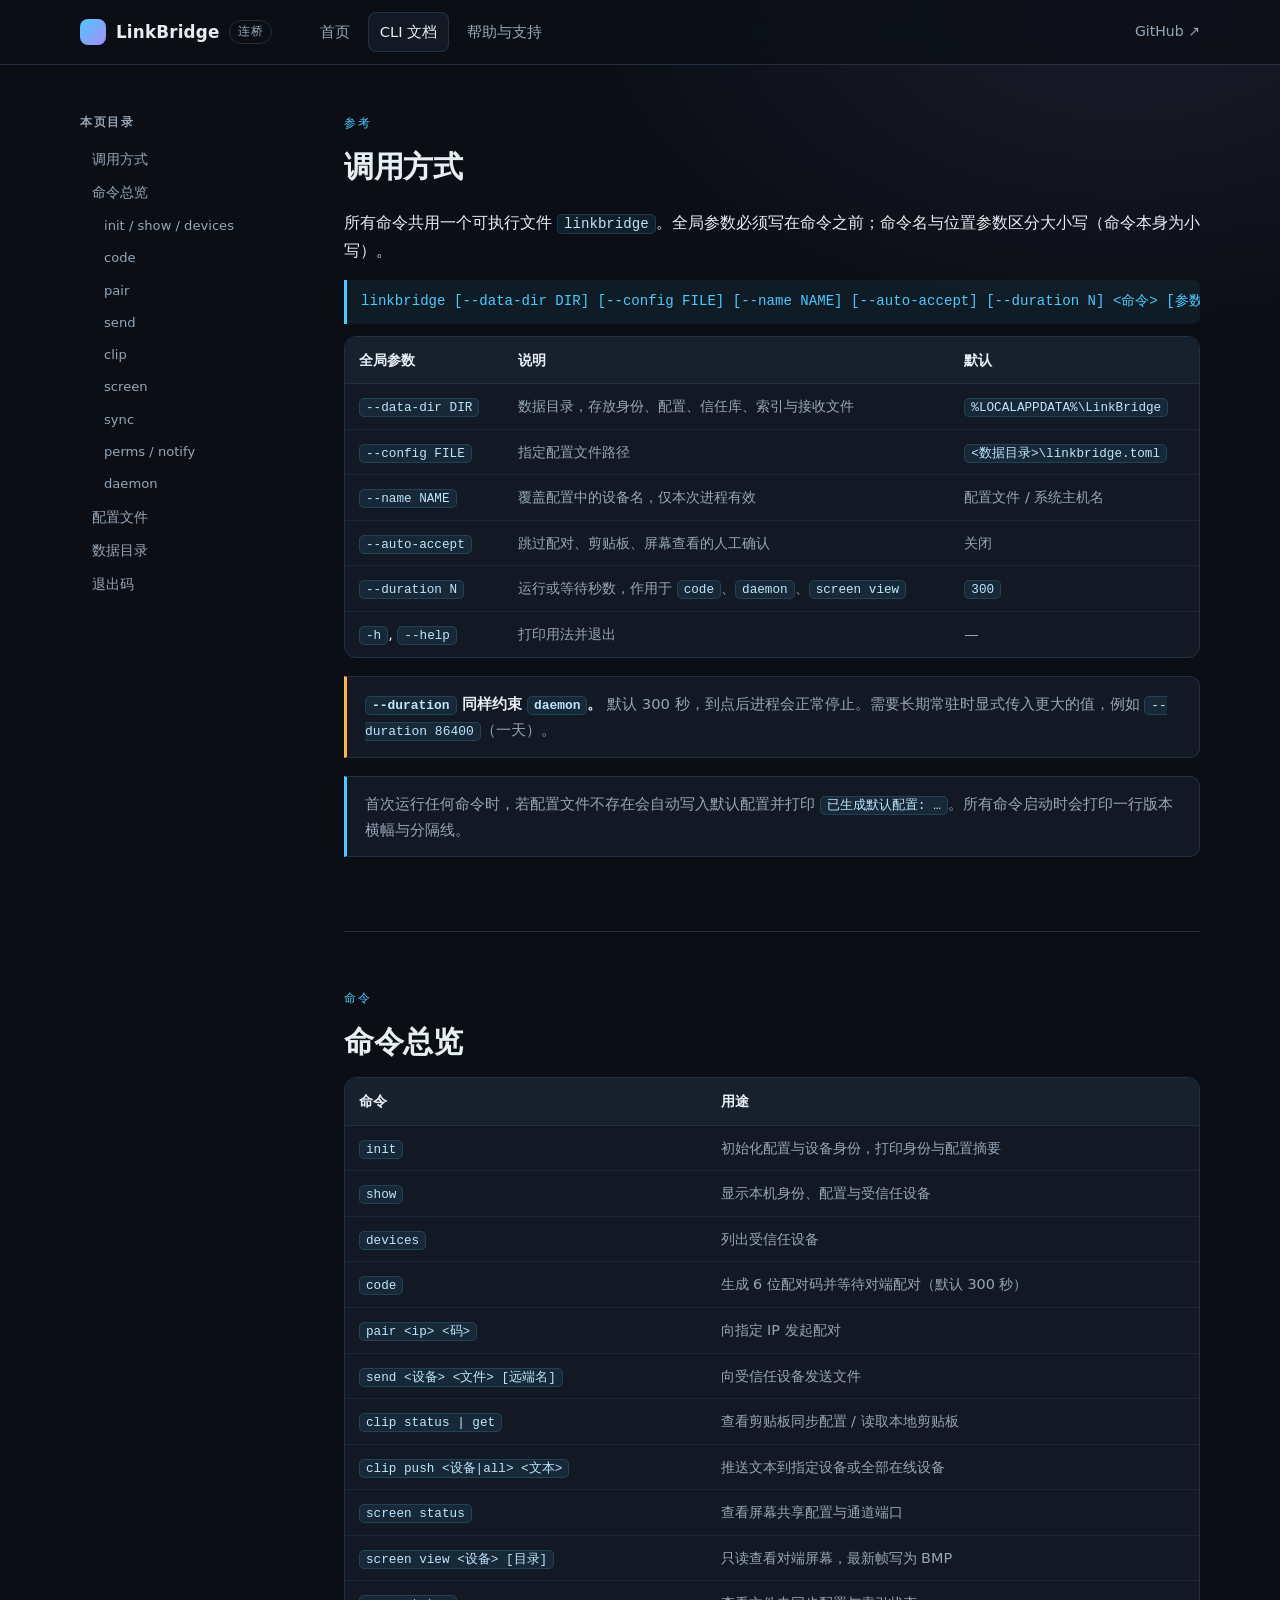
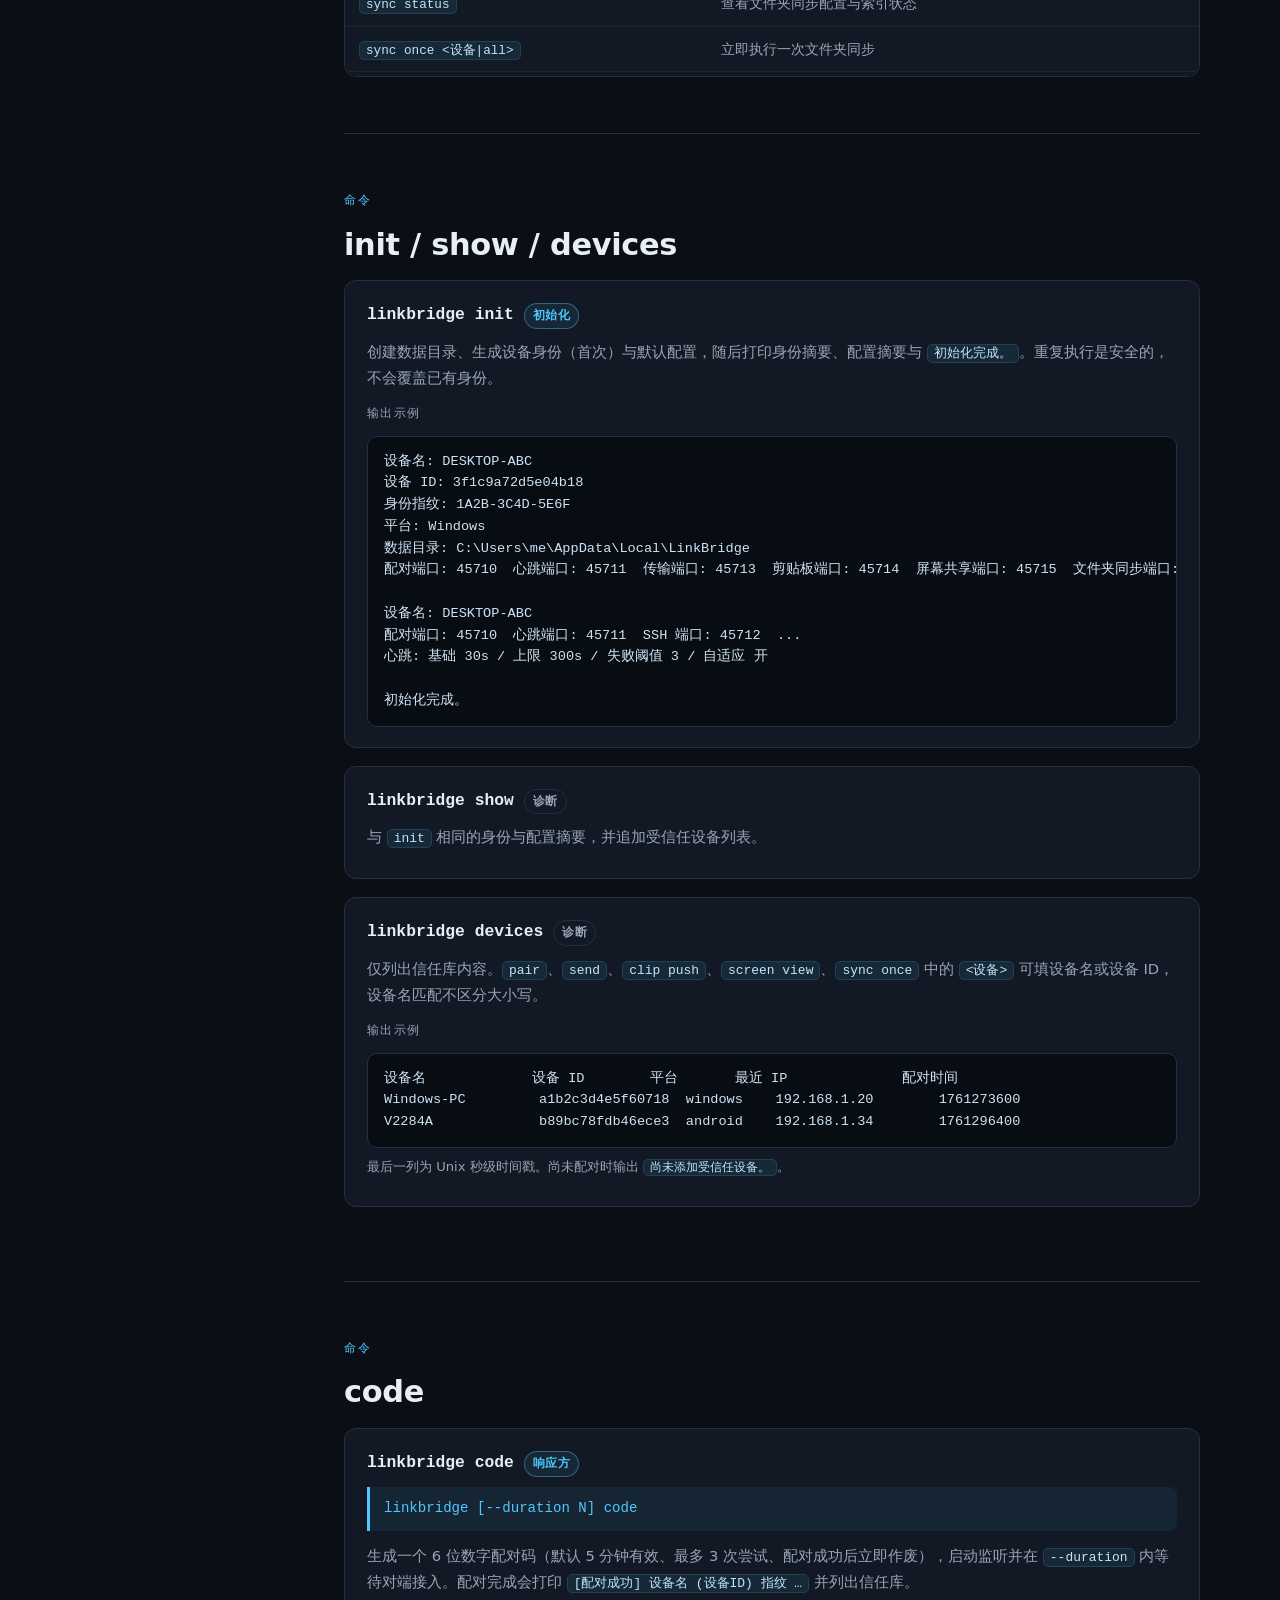
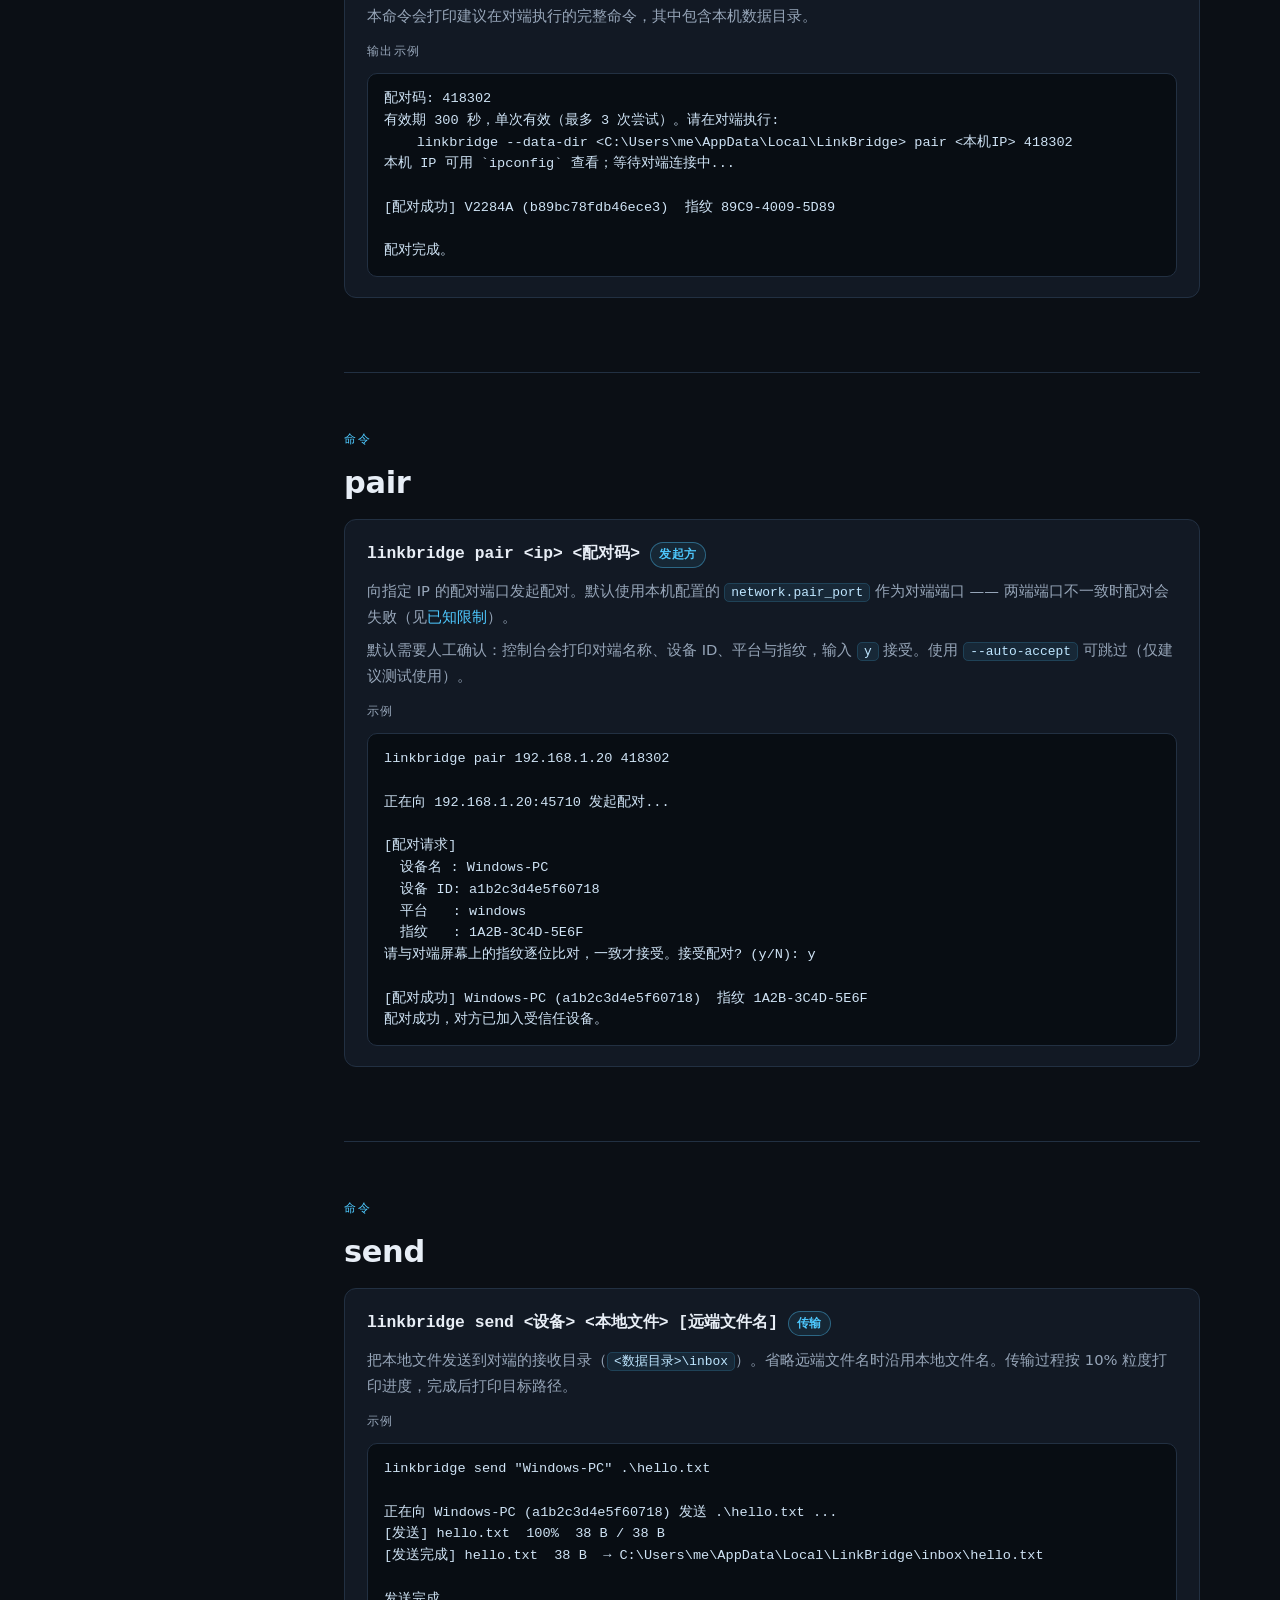
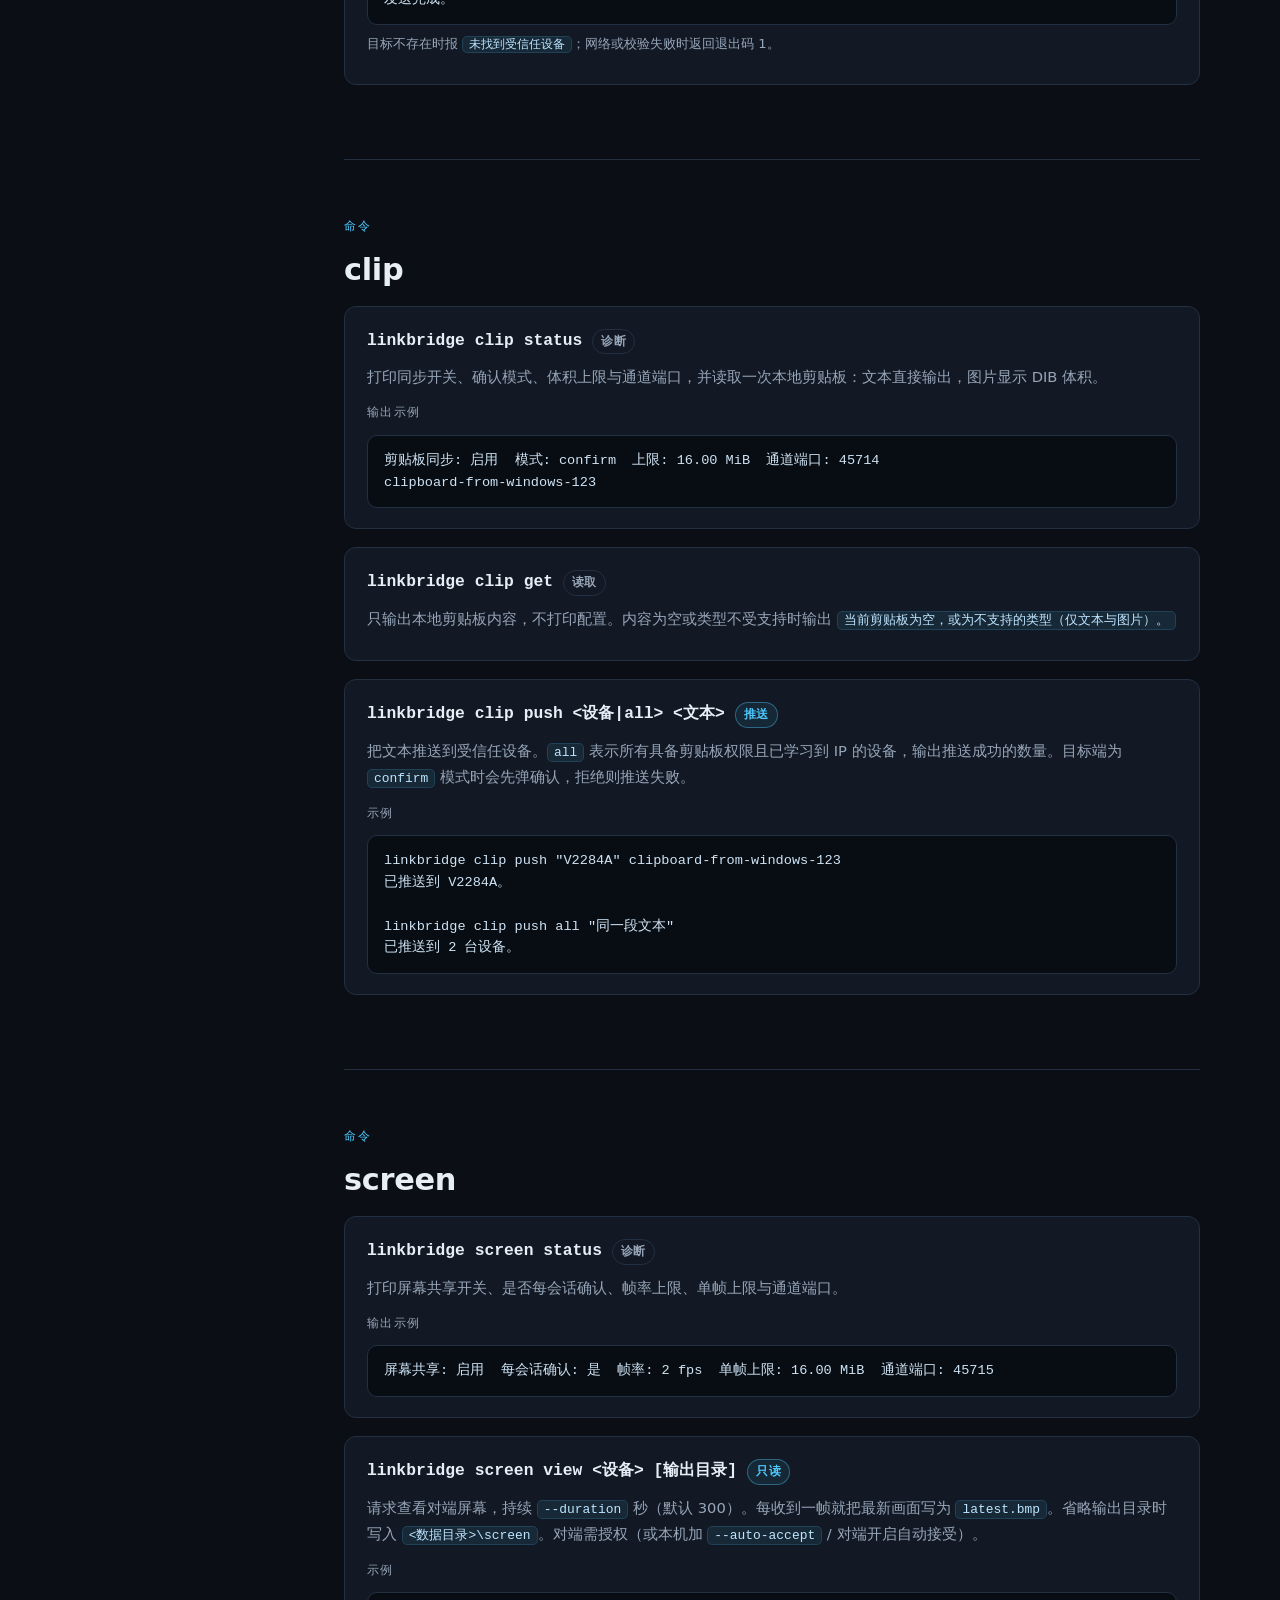
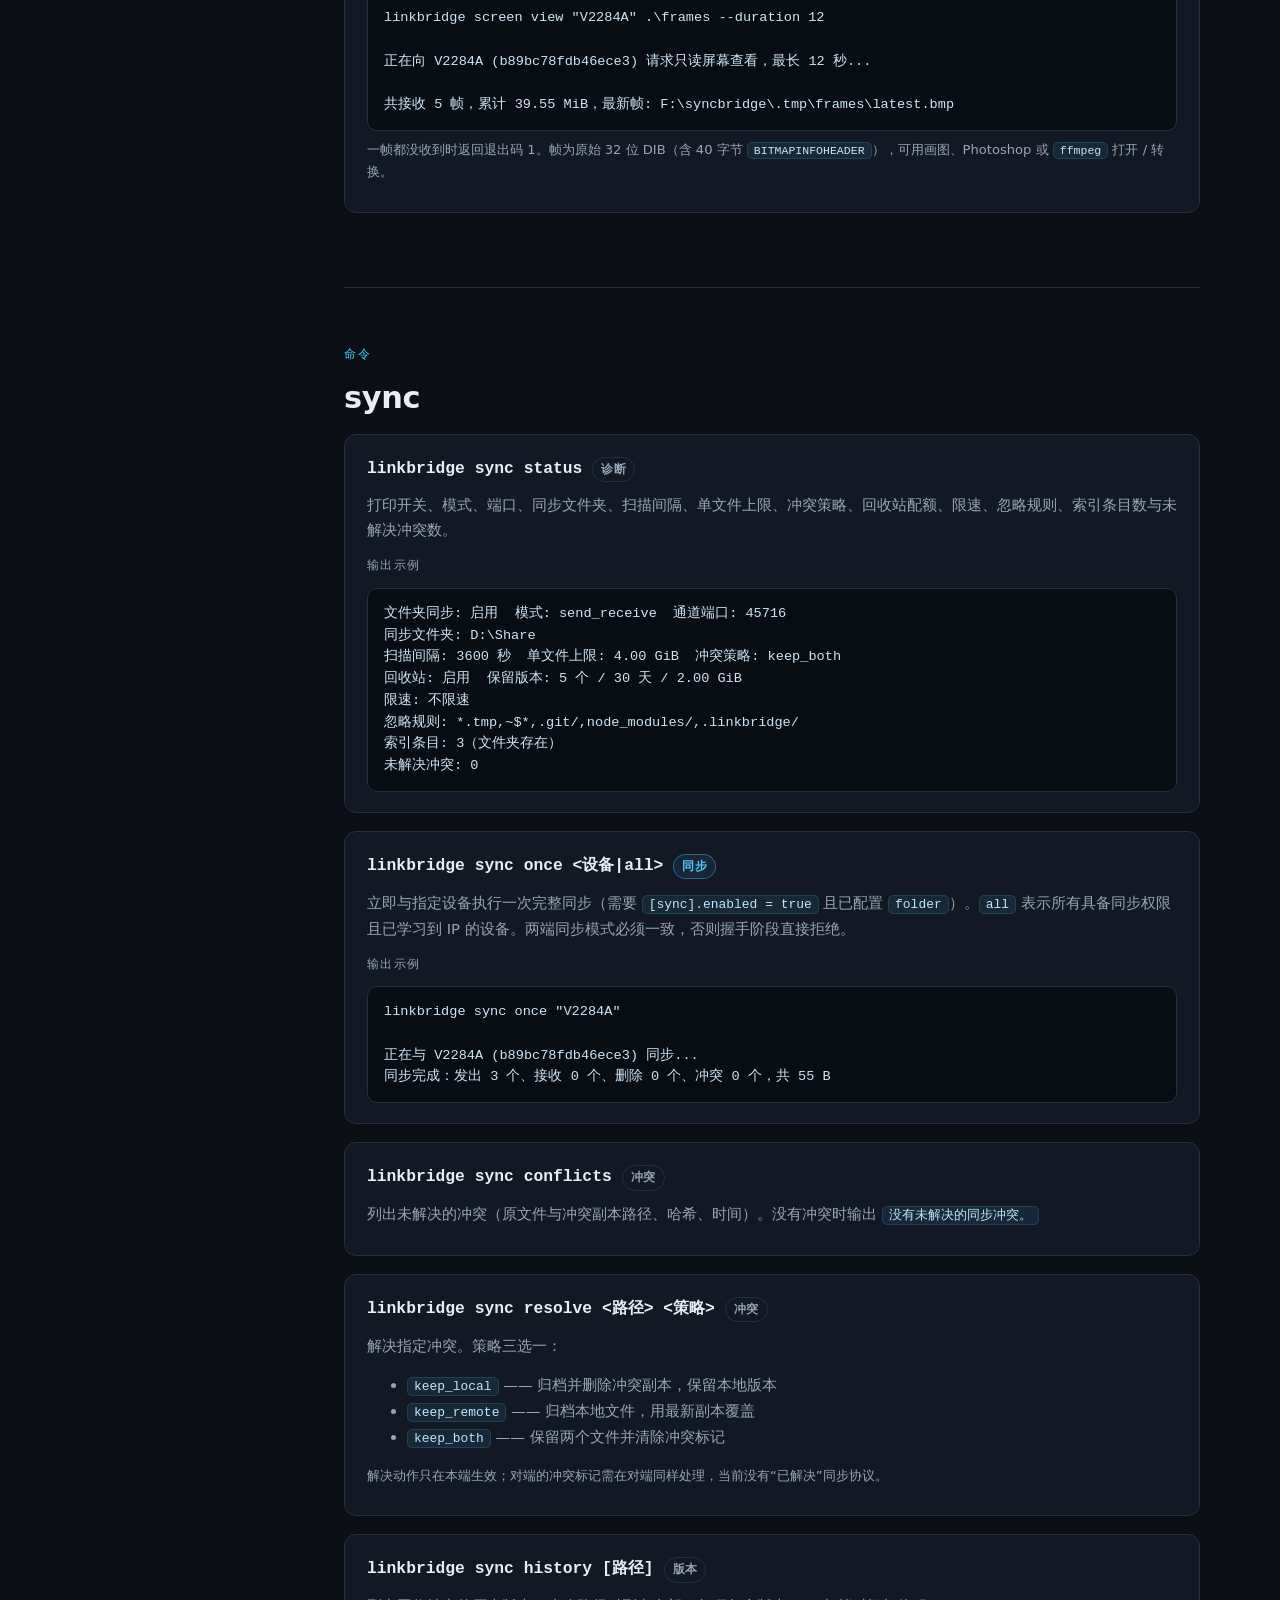
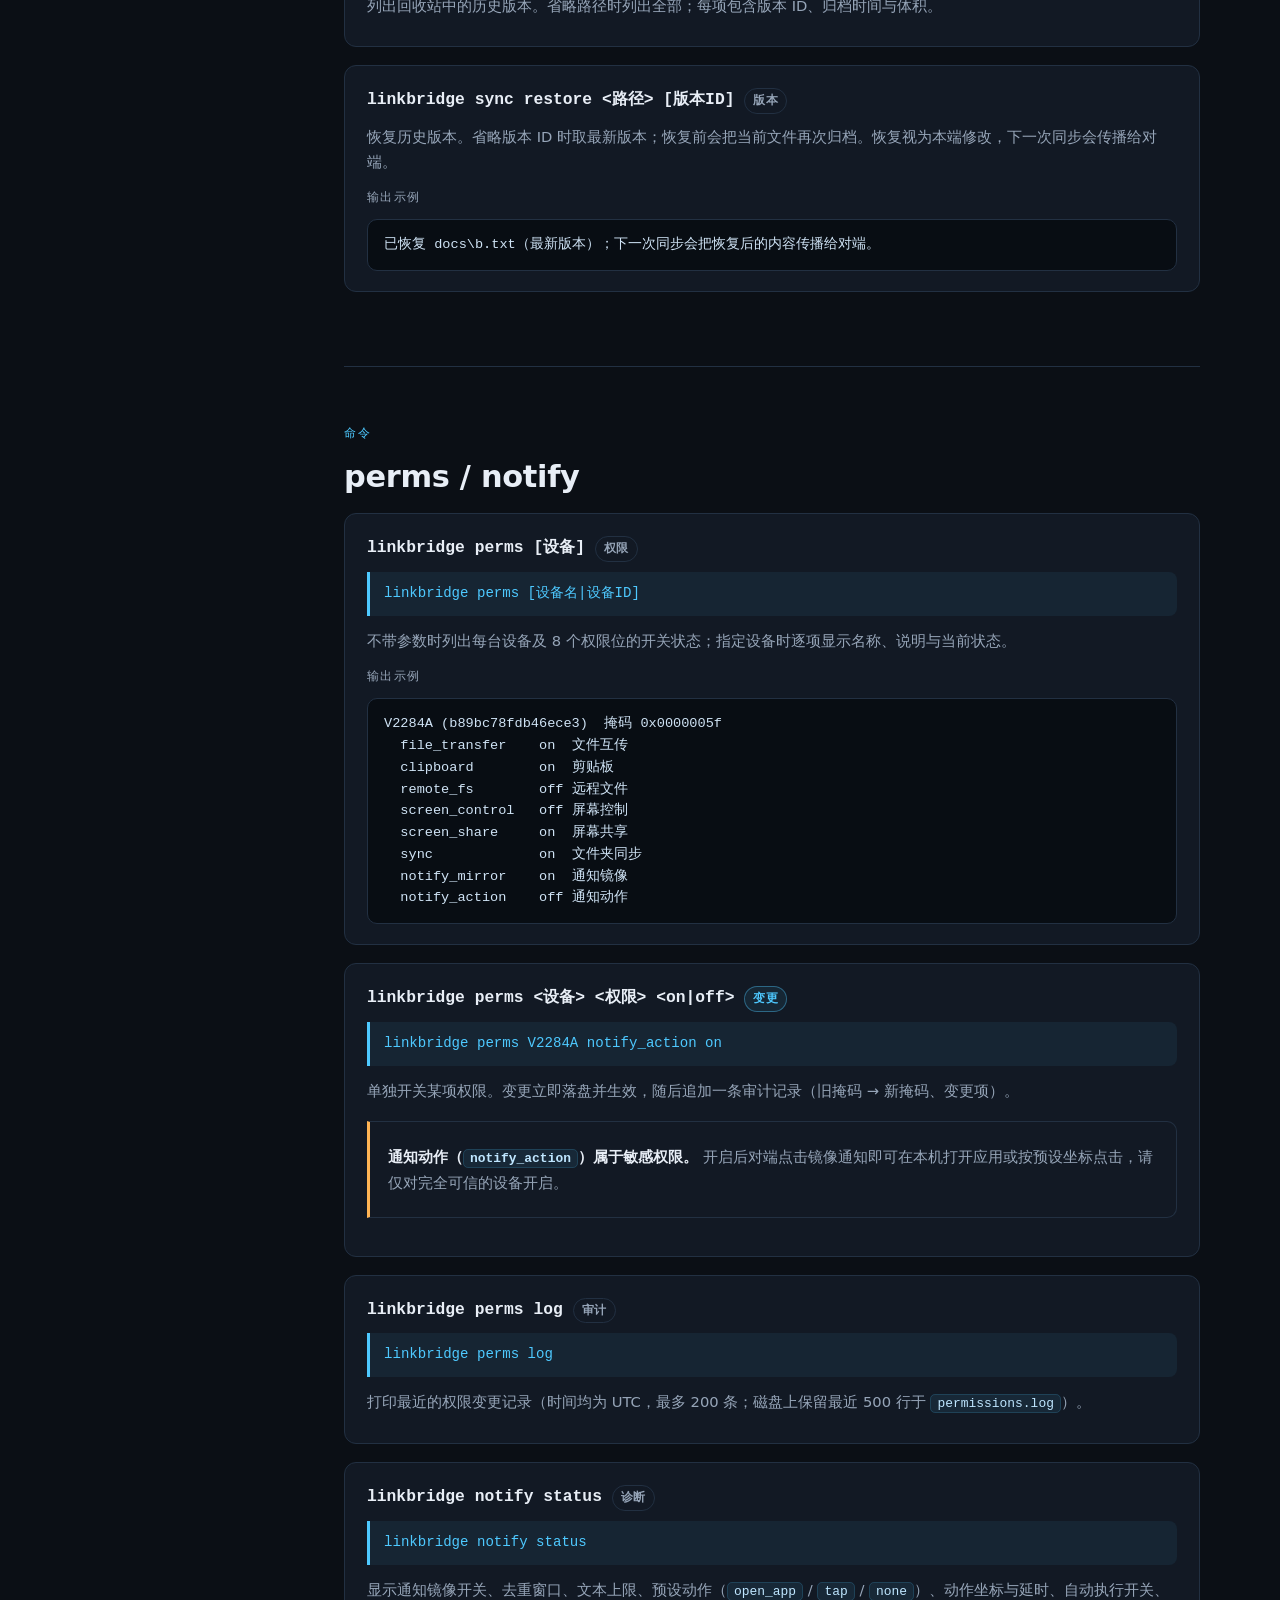
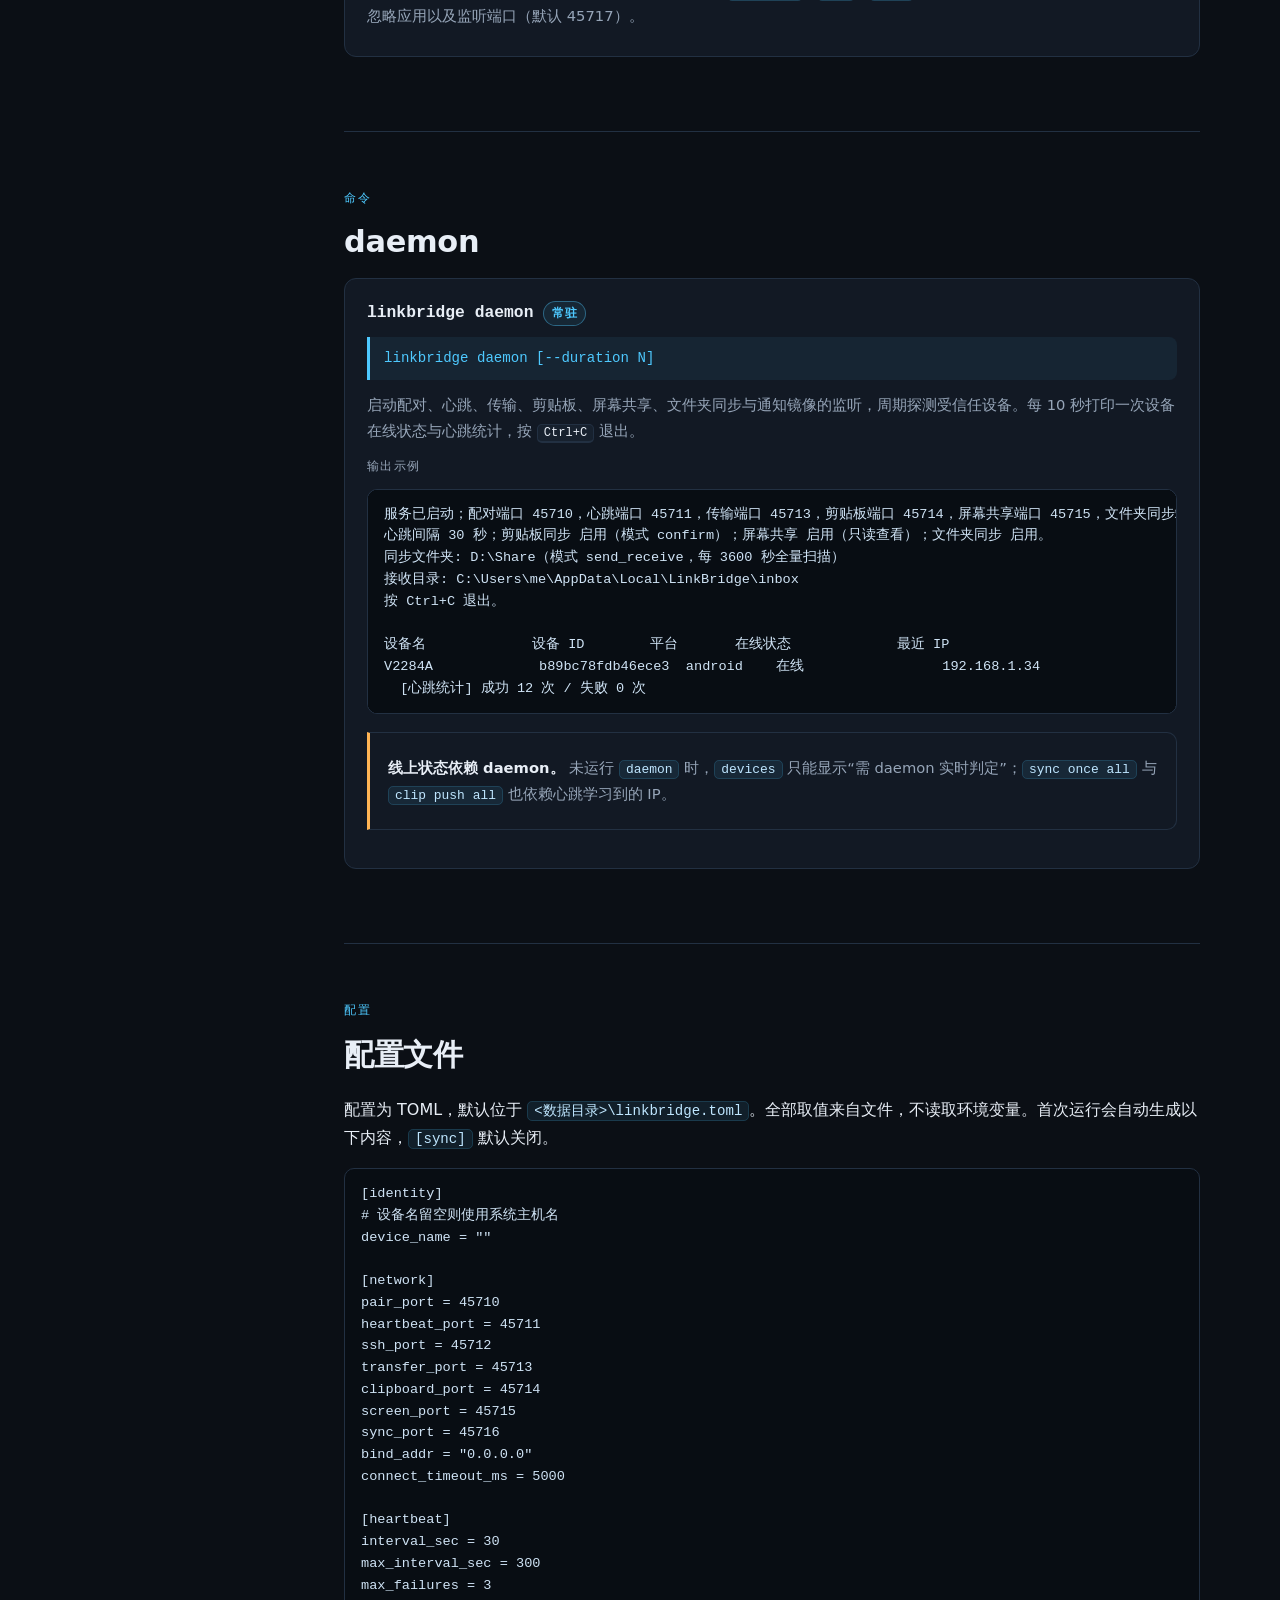
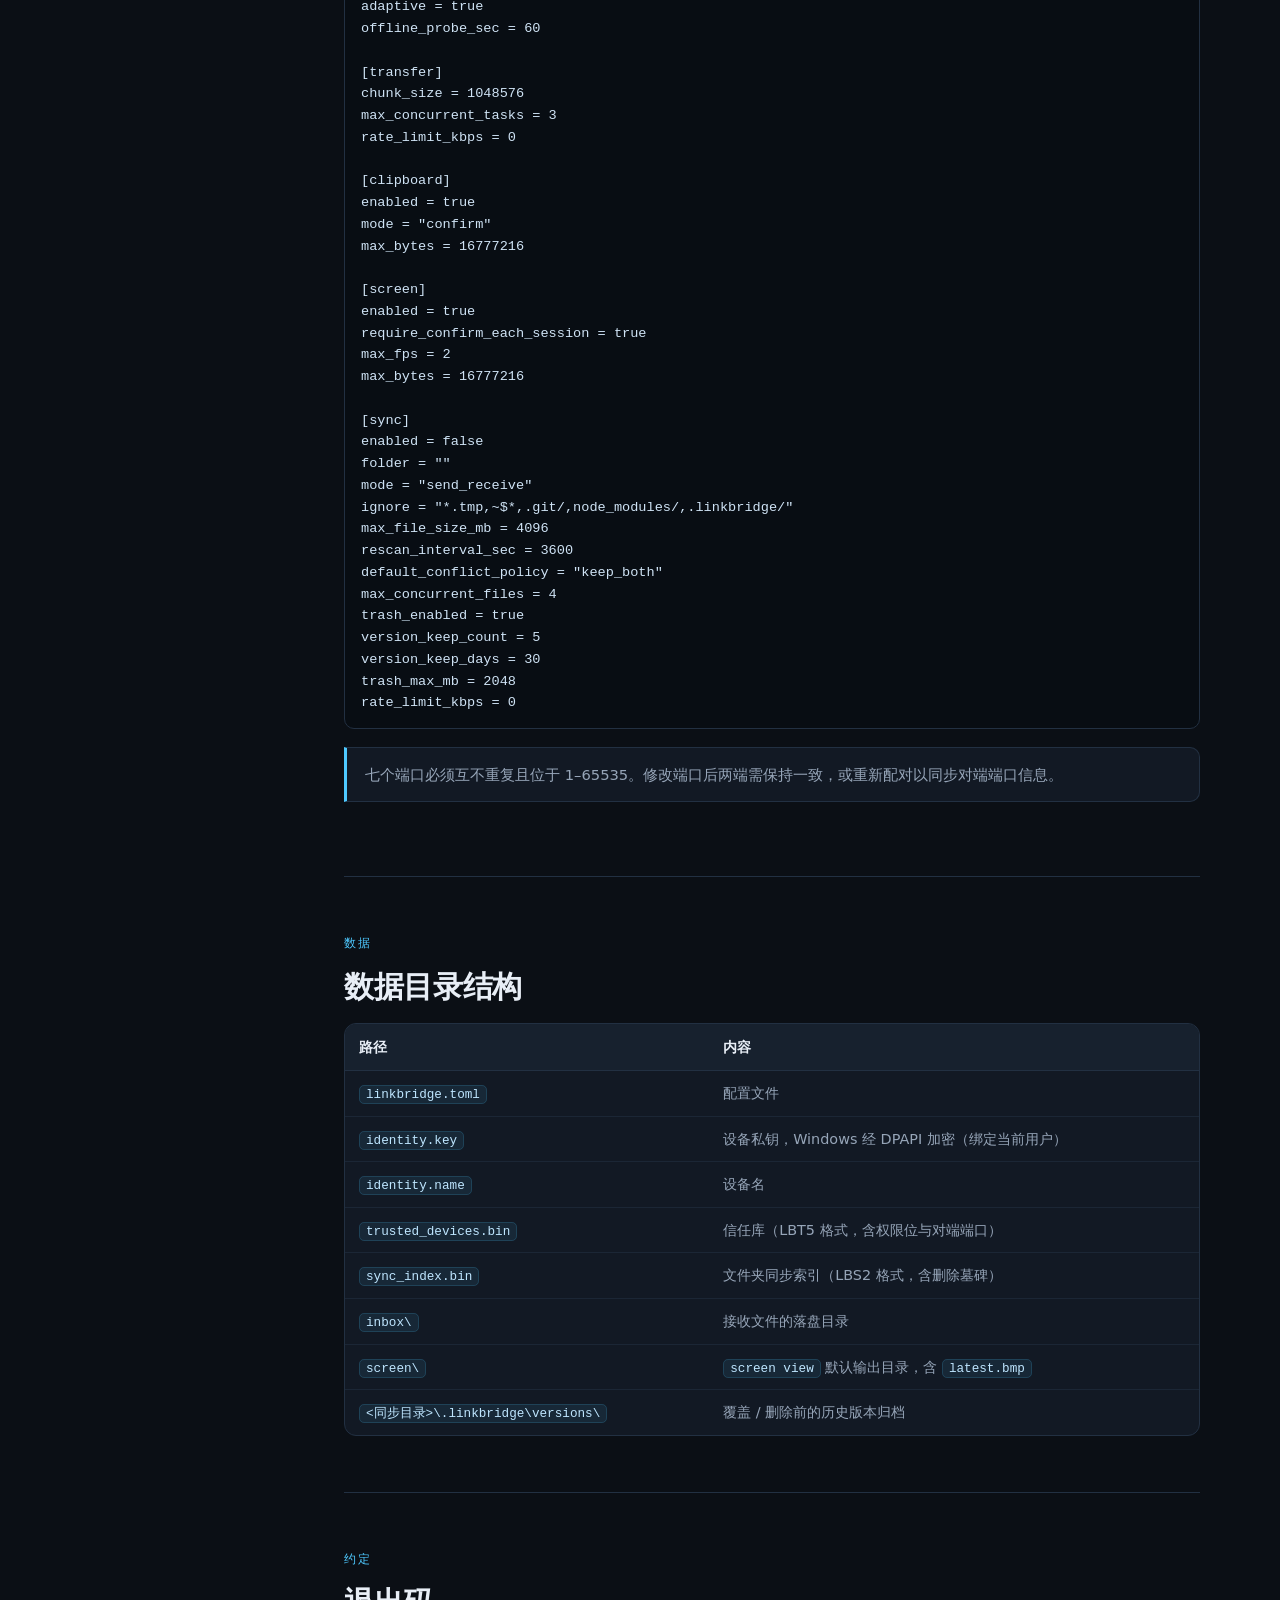
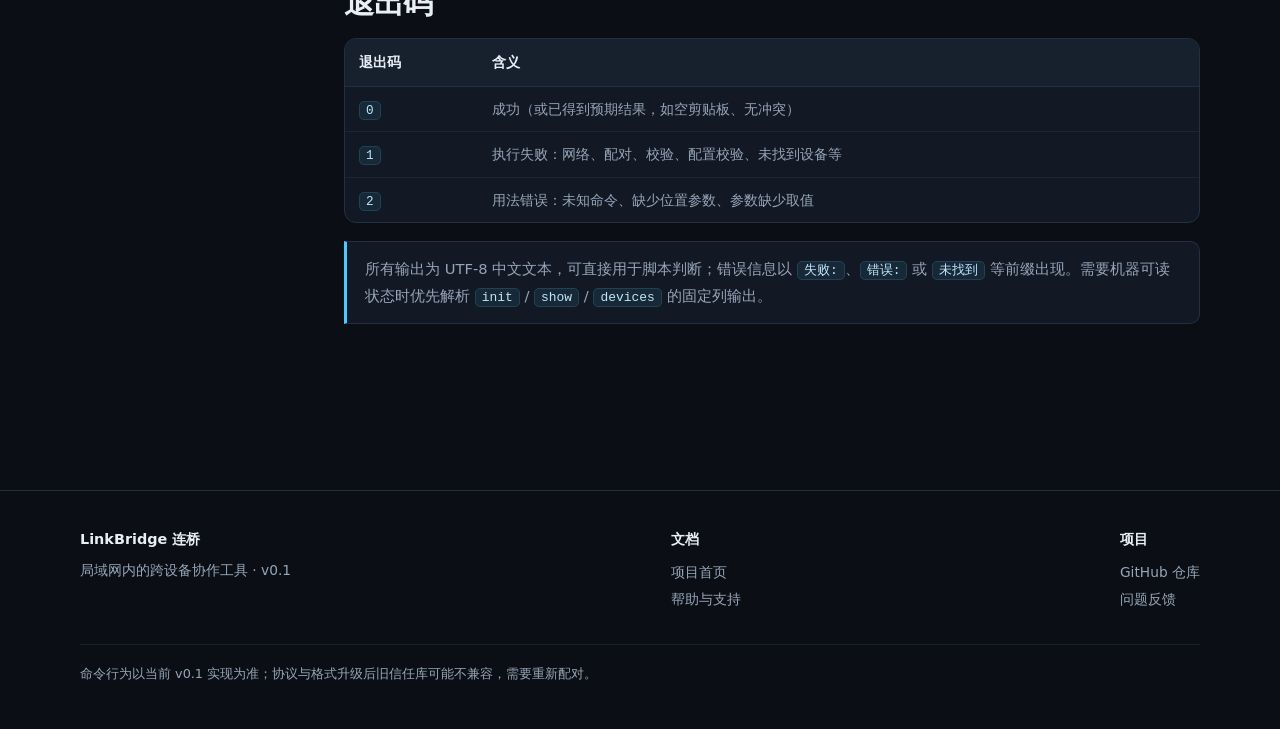
==== commit 17b2ad0b: "build: 0.3.0 - 新增跨设备通知镜像（core/notify + Windows/Linux/Android 平台层，Android 通知监听与原始通知动作） - Android 悬浮球可" ====
--- a/docs/clidoc.html
+++ b/docs/clidoc.html
@@ -36,6 +36,7 @@
     <a class="sub" href="#clip">clip</a>
     <a class="sub" href="#screen">screen</a>
     <a class="sub" href="#sync">sync</a>
+    <a class="sub" href="#perms">perms / notify</a>
     <a class="sub" href="#daemon">daemon</a>
     <a href="#config">配置文件</a>
     <a href="#data">数据目录</a>
@@ -100,6 +101,10 @@
             <tr><td><code>sync resolve &lt;路径&gt; &lt;策略&gt;</code></td><td>解决指定冲突</td></tr>
             <tr><td><code>sync history [路径]</code></td><td>列出回收站中的历史版本</td></tr>
             <tr><td><code>sync restore &lt;路径&gt; [版本ID]</code></td><td>恢复历史版本</td></tr>
+            <tr><td><code>perms [设备]</code></td><td>列出设备权限总览；指定设备时逐项显示</td></tr>
+            <tr><td><code>perms &lt;设备&gt; &lt;权限&gt; &lt;on|off&gt;</code></td><td>单独开关某项权限，即时生效并写入审计日志</td></tr>
+            <tr><td><code>perms log</code></td><td>查看最近的权限变更审计日志</td></tr>
+            <tr><td><code>notify status</code></td><td>显示通知镜像配置、预设动作与通道端口</td></tr>
             <tr><td><code>daemon</code></td><td>启动全部监听、心跳与后台服务并持续运行</td></tr>
           </tbody>
         </table>
@@ -326,6 +331,49 @@
       </div>
     </section>
 
+    <!-- ========== perms / notify ========== -->
+    <section class="section" id="perms">
+      <div class="kicker">命令</div>
+      <h2>perms / notify</h2>
+
+      <div class="cmd">
+        <div class="cmd-head"><h3>linkbridge perms [设备]</h3><span class="badge">权限</span></div>
+        <div class="syntax">linkbridge perms [设备名|设备ID]</div>
+        <p>不带参数时列出每台设备及 8 个权限位的开关状态；指定设备时逐项显示名称、说明与当前状态。</p>
+        <div class="label">输出示例</div>
+        <pre><code>V2284A (b89bc78fdb46ece3)  掩码 0x0000005f
+  file_transfer    on  文件互传
+  clipboard        on  剪贴板
+  remote_fs        off 远程文件
+  screen_control   off 屏幕控制
+  screen_share     on  屏幕共享
+  sync             on  文件夹同步
+  notify_mirror    on  通知镜像
+  notify_action    off 通知动作</code></pre>
+      </div>
+
+      <div class="cmd">
+        <div class="cmd-head"><h3>linkbridge perms &lt;设备&gt; &lt;权限&gt; &lt;on|off&gt;</h3><span class="badge accent">变更</span></div>
+        <div class="syntax">linkbridge perms V2284A notify_action on</div>
+        <p>单独开关某项权限。变更立即落盘并生效，随后追加一条审计记录（旧掩码 → 新掩码、变更项）。</p>
+        <div class="callout warn">
+          <p><strong>通知动作（<code>notify_action</code>）属于敏感权限。</strong> 开启后对端点击镜像通知即可在本机打开应用或按预设坐标点击，请仅对完全可信的设备开启。</p>
+        </div>
+      </div>
+
+      <div class="cmd">
+        <div class="cmd-head"><h3>linkbridge perms log</h3><span class="badge">审计</span></div>
+        <div class="syntax">linkbridge perms log</div>
+        <p>打印最近的权限变更记录（时间均为 UTC，最多 200 条；磁盘上保留最近 500 行于 <code>permissions.log</code>）。</p>
+      </div>
+
+      <div class="cmd">
+        <div class="cmd-head"><h3>linkbridge notify status</h3><span class="badge">诊断</span></div>
+        <div class="syntax">linkbridge notify status</div>
+        <p>显示通知镜像开关、去重窗口、文本上限、预设动作（<code>open_app</code> / <code>tap</code> / <code>none</code>）、动作坐标与延时、自动执行开关、忽略应用以及监听端口（默认 45717）。</p>
+      </div>
+    </section>
+
     <!-- ========== daemon ========== -->
     <section class="section" id="daemon">
       <div class="kicker">命令</div>
@@ -334,7 +382,7 @@
       <div class="cmd">
         <div class="cmd-head"><h3>linkbridge daemon</h3><span class="badge accent">常驻</span></div>
         <div class="syntax">linkbridge daemon [--duration N]</div>
-        <p>启动配对、心跳、传输、剪贴板、屏幕共享与文件夹同步的监听，周期探测受信任设备。每 10 秒打印一次设备在线状态与心跳统计，按 <kbd>Ctrl+C</kbd> 退出。</p>
+        <p>启动配对、心跳、传输、剪贴板、屏幕共享、文件夹同步与通知镜像的监听，周期探测受信任设备。每 10 秒打印一次设备在线状态与心跳统计，按 <kbd>Ctrl+C</kbd> 退出。</p>
         <div class="label">输出示例</div>
         <pre><code>服务已启动；配对端口 45710，心跳端口 45711，传输端口 45713，剪贴板端口 45714，屏幕共享端口 45715，文件夹同步端口 45716。
 心跳间隔 30 秒；剪贴板同步 启用（模式 confirm）；屏幕共享 启用（只读查看）；文件夹同步 启用。
